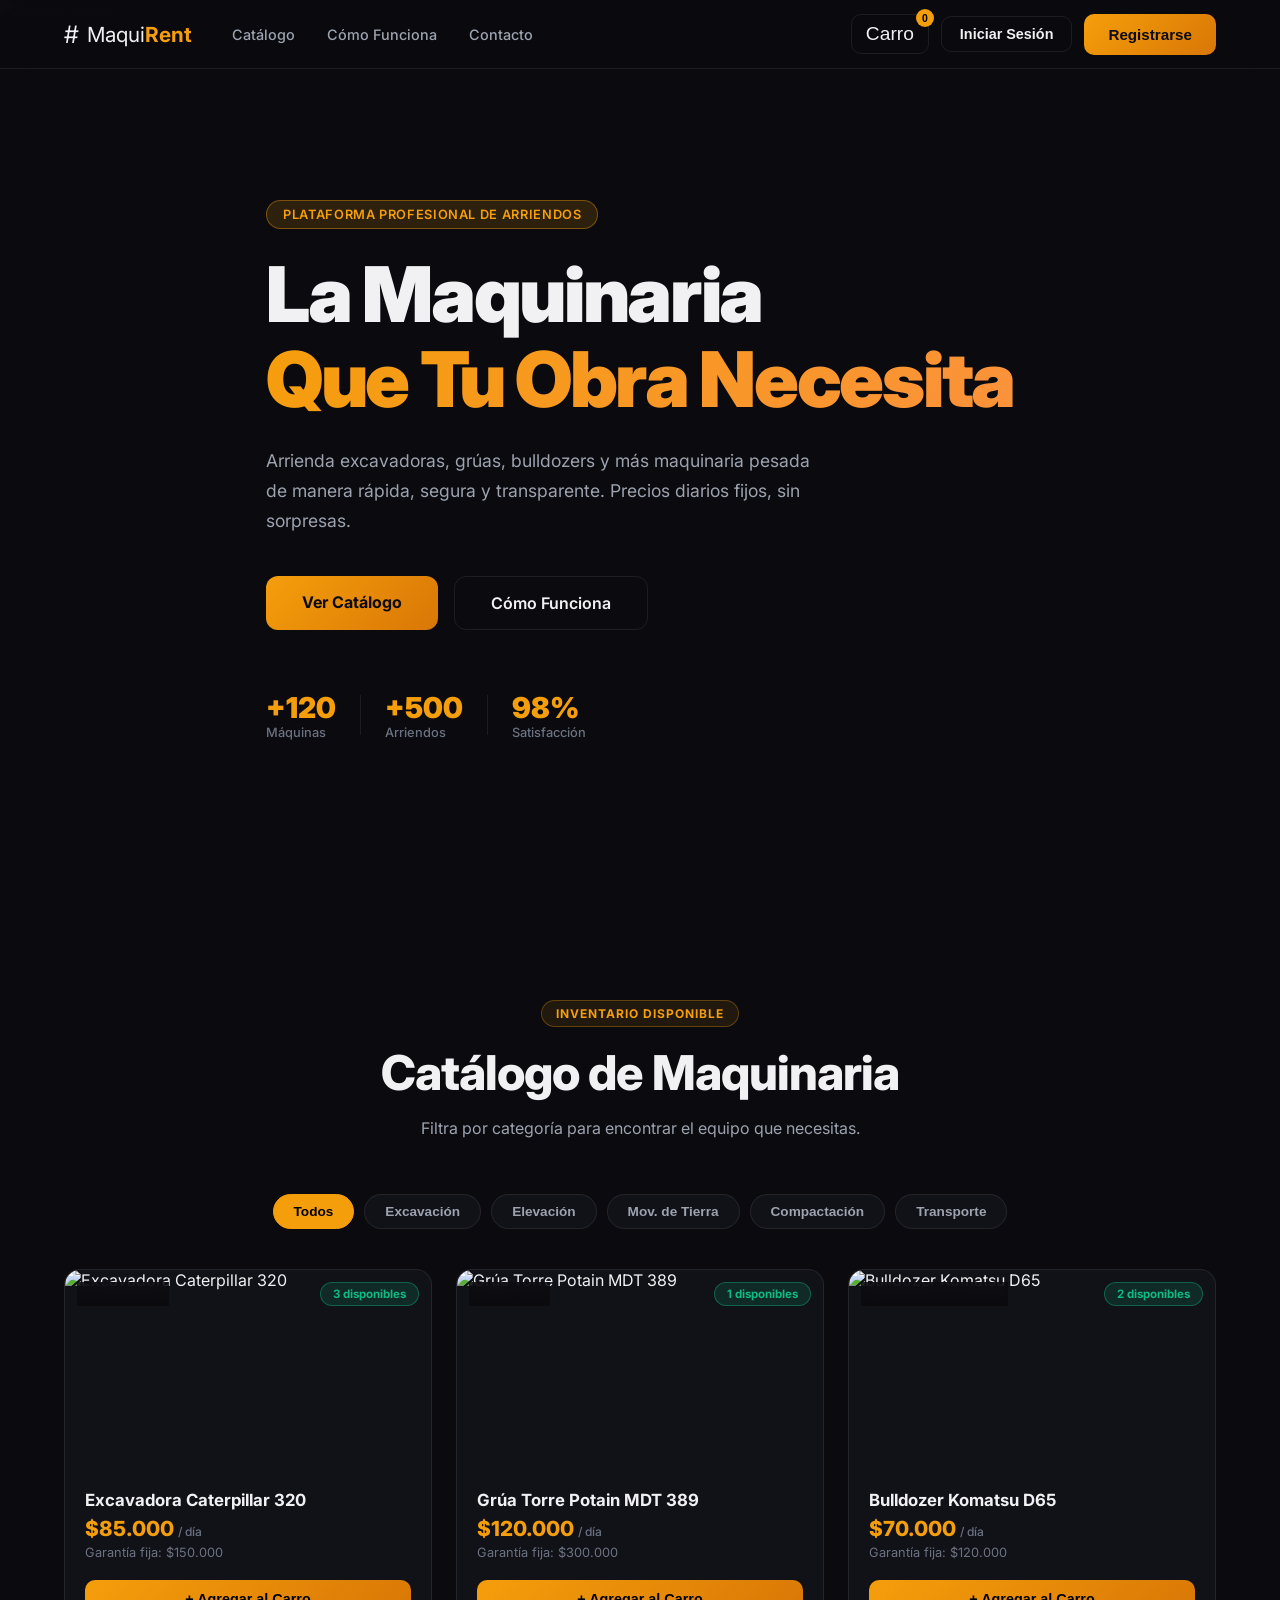
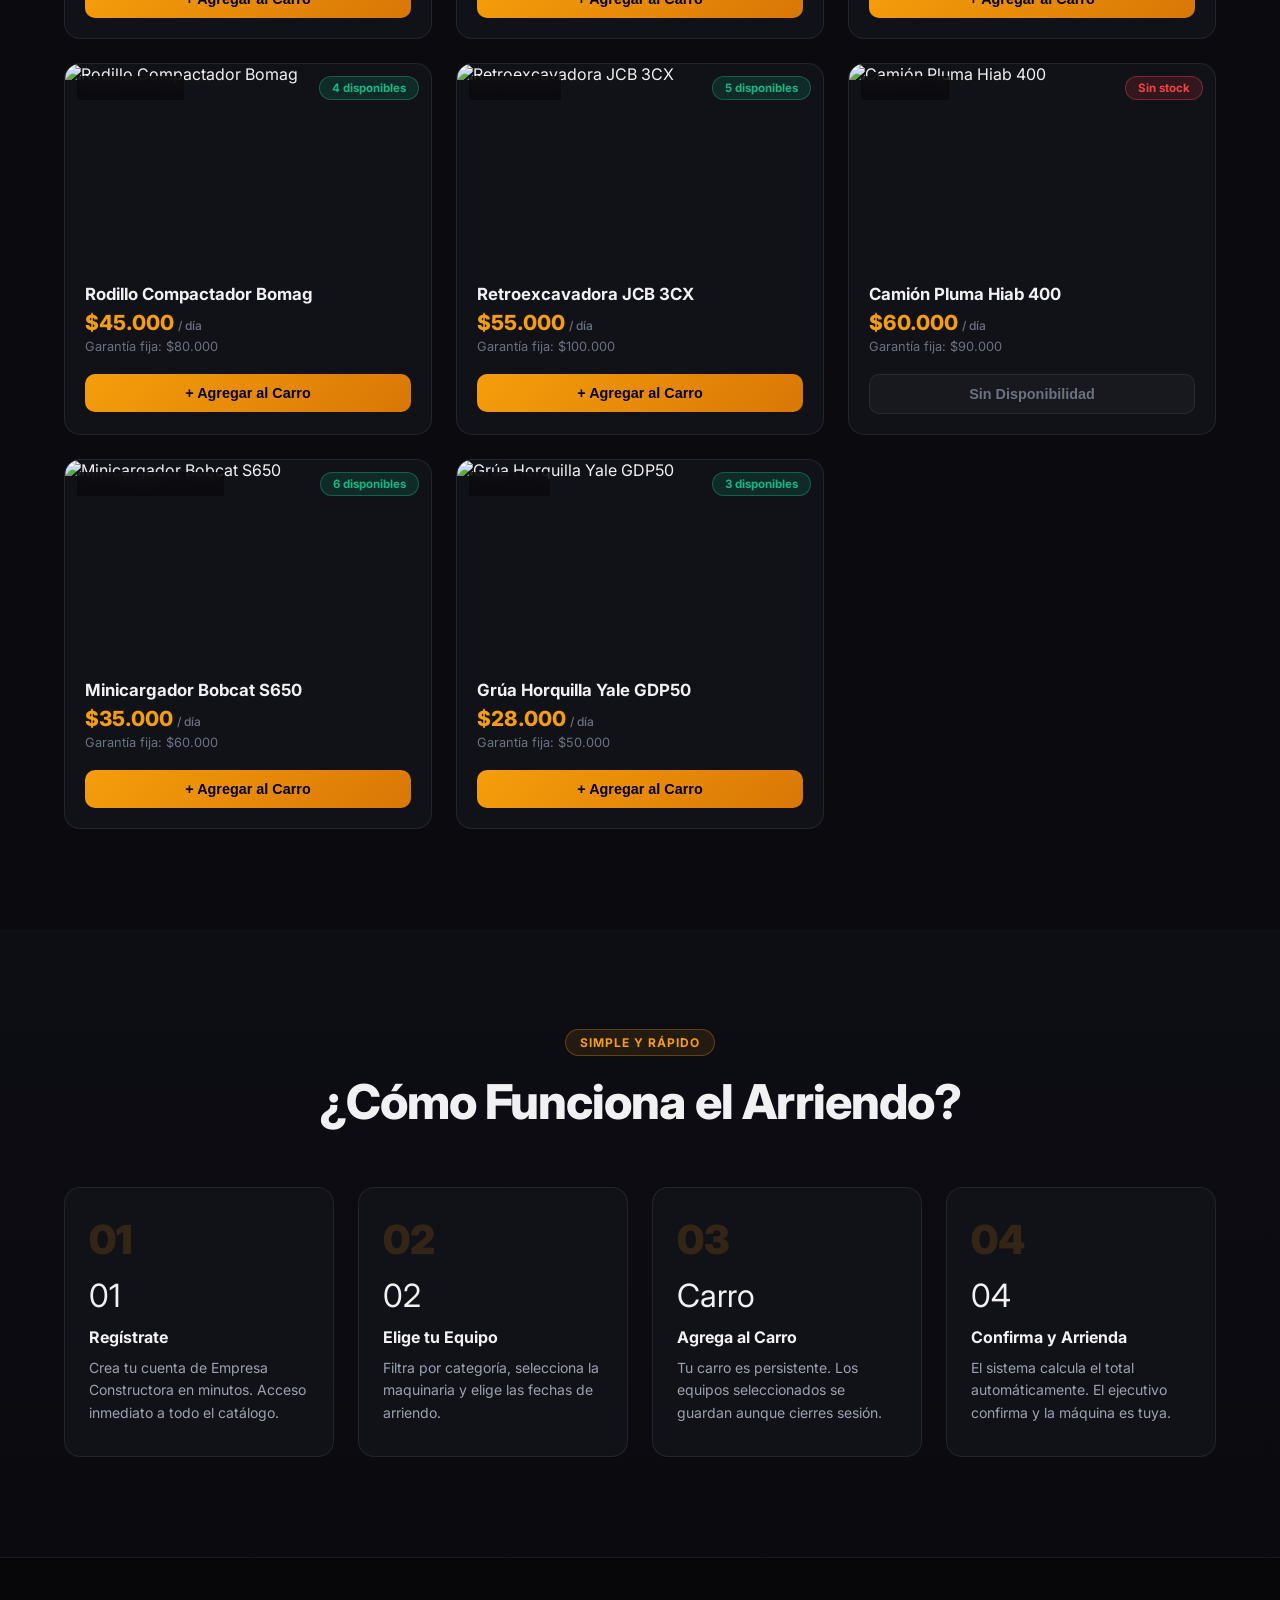
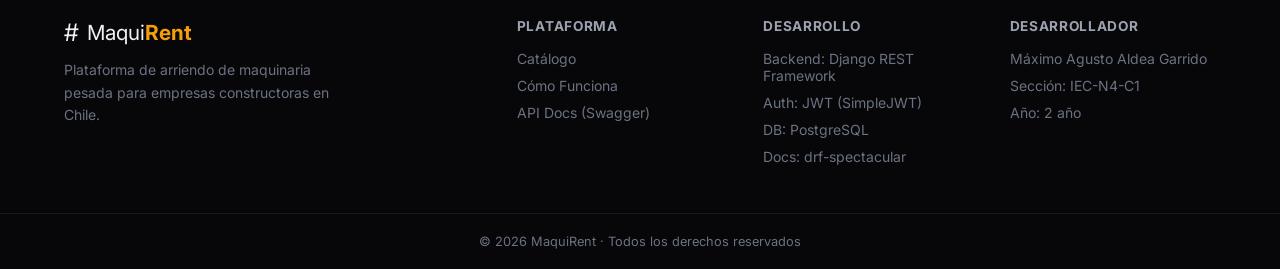
==== frontend/index.html @ dfbdf0bd "Frontend hecho" ====
﻿<!DOCTYPE html>
<html lang="es">
<head>
  <meta charset="UTF-8" />
  <meta name="viewport" content="width=device-width, initial-scale=1.0" />
  <title>MaquiRent | Arriendo de Maquinaria de Construcción</title>
  <meta name="description" content="Plataforma de arriendo de maquinaria pesada para empresas constructoras. Excavadoras, grúas, bulldozers y más." />
  <link rel="preconnect" href="https://fonts.googleapis.com" />
  <link rel="preconnect" href="https://fonts.gstatic.com" crossorigin />
  <link href="https://fonts.googleapis.com/css2?family=Inter:wght@300;400;500;600;700;800;900&display=swap" rel="stylesheet" />
  <link rel="stylesheet" href="style.css" />
</head>
<body>

  <!-- ======== NAVBAR ======== -->
  <nav class="navbar" id="navbar">
    <div class="nav-container">
      <a href="#" class="nav-logo">
        <span class="logo-icon">#</span>
        <span class="logo-text">Maqui<strong>Rent</strong></span>
      </a>
      <ul class="nav-links">
        <li><a href="#catalogo">Catálogo</a></li>
        <li><a href="#como-funciona">Cómo Funciona</a></li>
        <li><a href="#contacto">Contacto</a></li>
      </ul>
      <div class="nav-actions">
        <button class="btn-cart" id="cartBtn">
          <span class="cart-icon">Carro</span>
          <span class="cart-badge" id="cartBadge">0</span>
        </button>
        <button class="btn-login" id="loginBtn">Iniciar Sesión</button>
        <button class="btn-primary" id="registerBtn">Registrarse</button>
      </div>
    </div>
  </nav>

  <!-- ======== HERO ======== -->
  <section class="hero">
    <div class="hero-bg">
      <img src="https://images.unsplash.com/photo-1504307651254-35680f356dfd?w=1600&auto=format&fit=crop&q=80" alt="Construcción" class="hero-img" />
      <div class="hero-overlay"></div>
    </div>
    <div class="hero-content">
      <span class="hero-badge">Plataforma Profesional de Arriendos</span>
      <h1 class="hero-title">La Maquinaria <br/><span class="gradient-text">Que Tu Obra Necesita</span></h1>
      <p class="hero-desc">Arrienda excavadoras, grúas, bulldozers y más maquinaria pesada de manera rápida, segura y transparente. Precios diarios fijos, sin sorpresas.</p>
      <div class="hero-actions">
        <a href="#catalogo" class="btn-primary btn-lg">Ver Catálogo</a>
        <a href="#como-funciona" class="btn-outline btn-lg">Cómo Funciona</a>
      </div>
      <div class="hero-stats">
        <div class="stat"><span class="stat-num">+120</span><span class="stat-label">Máquinas</span></div>
        <div class="stat-divider"></div>
        <div class="stat"><span class="stat-num">+500</span><span class="stat-label">Arriendos</span></div>
        <div class="stat-divider"></div>
        <div class="stat"><span class="stat-num">98%</span><span class="stat-label">Satisfacción</span></div>
      </div>
    </div>
  </section>

  <!-- ======== FILTROS Y CATÁLOGO ======== -->
  <section class="catalog-section" id="catalogo">
    <div class="container">
      <div class="section-header">
        <span class="section-badge">Inventario Disponible</span>
        <h2 class="section-title">Catálogo de Maquinaria</h2>
        <p class="section-desc">Filtra por categoría para encontrar el equipo que necesitas.</p>
      </div>

      <div class="filter-bar">
        <button class="filter-btn active" data-filter="all">Todos</button>
        <button class="filter-btn" data-filter="Excavación">Excavación</button>
        <button class="filter-btn" data-filter="Elevación">Elevación</button>
        <button class="filter-btn" data-filter="Movimiento de Tierra">Mov. de Tierra</button>
        <button class="filter-btn" data-filter="Compactación">Compactación</button>
        <button class="filter-btn" data-filter="Transporte">Transporte</button>
      </div>

      <div class="catalog-grid" id="catalogGrid">
        <!-- Las tarjetas se generan dinámicamente con JavaScript -->
      </div>
    </div>
  </section>

  <!-- ======== CÓMO FUNCIONA ======== -->
  <section class="how-section" id="como-funciona">
    <div class="container">
      <div class="section-header">
        <span class="section-badge">Simple y Rápido</span>
        <h2 class="section-title">¿Cómo Funciona el Arriendo?</h2>
      </div>
      <div class="steps-grid">
        <div class="step-card">
          <div class="step-num">01</div>
          <div class="step-icon">01</div>
          <h3>Regístrate</h3>
          <p>Crea tu cuenta de Empresa Constructora en minutos. Acceso inmediato a todo el catálogo.</p>
        </div>
        <div class="step-card">
          <div class="step-num">02</div>
          <div class="step-icon">02</div>
          <h3>Elige tu Equipo</h3>
          <p>Filtra por categoría, selecciona la maquinaria y elige las fechas de arriendo.</p>
        </div>
        <div class="step-card">
          <div class="step-num">03</div>
          <div class="step-icon">Carro</div>
          <h3>Agrega al Carro</h3>
          <p>Tu carro es persistente. Los equipos seleccionados se guardan aunque cierres sesión.</p>
        </div>
        <div class="step-card">
          <div class="step-num">04</div>
          <div class="step-icon">04</div>
          <h3>Confirma y Arrienda</h3>
          <p>El sistema calcula el total automáticamente. El ejecutivo confirma y la máquina es tuya.</p>
        </div>
      </div>
    </div>
  </section>

  <!-- ======== MODAL LOGIN ======== -->
  <div class="modal-overlay" id="loginModal">
    <div class="modal">
      <button class="modal-close" id="closeLogin">X</button>
      <div class="modal-icon">[ Acceso ]</div>
      <h2 class="modal-title">Iniciar Sesión</h2>
      <p class="modal-desc">Accede a tu cuenta para gestionar arriendos.</p>
      <form id="loginForm" class="modal-form">
        <div class="form-group">
          <label>Usuario</label>
          <input type="text" id="loginUser" placeholder="Ej: empresa_constructora" required />
        </div>
        <div class="form-group">
          <label>Contraseña</label>
          <input type="password" id="loginPass" placeholder="••••••••" required />
        </div>
        <div class="form-error" id="loginError"></div>
        <button type="submit" class="btn-primary btn-full">Ingresar</button>
      </form>
      <p class="modal-footer-text">API Backend: <code>POST /api/token/</code></p>
    </div>
  </div>

  <!-- ======== MODAL CARRO ======== -->
  <div class="modal-overlay" id="cartModal">
    <div class="modal modal-cart">
      <button class="modal-close" id="closeCart">X</button>
      <h2 class="modal-title">Carro Tu Carro de Arriendo</h2>
      <div id="cartItems" class="cart-items-list"></div>
      <div class="cart-total-row">
        <span>Total estimado:</span>
        <strong id="cartTotal">$0</strong>
      </div>
      <button class="btn-primary btn-full" id="checkoutBtn" style="margin-top:16px">Confirmar Arriendo</button>
      <p class="modal-footer-text">El stock se descuenta solo al confirmar el pago.</p>
    </div>
  </div>

  <!-- ======== MODAL AGREGAR AL CARRO ======== -->
  <div class="modal-overlay" id="addCartModal">
    <div class="modal">
      <button class="modal-close" id="closeAddCart">X</button>
      <div class="modal-icon">[ Fechas ]</div>
      <h2 class="modal-title" id="addCartTitle">Arrendar Maquinaria</h2>
      <p class="modal-desc" id="addCartDesc"></p>
      <form id="addCartForm" class="modal-form">
        <div class="form-group">
          <label>Fecha de Inicio</label>
          <input type="date" id="fechaInicio" required />
        </div>
        <div class="form-group">
          <label>Fecha de Fin</label>
          <input type="date" id="fechaFin" required />
        </div>
        <div class="cost-preview" id="costPreview" style="display:none">
          <span>Costo estimado:</span>
          <strong id="costValue"></strong>
        </div>
        <div class="form-error" id="addCartError"></div>
        <button type="submit" class="btn-primary btn-full">Agregar al Carro</button>
      </form>
    </div>
  </div>

  <!-- ======== TOAST ======== -->
  <div class="toast" id="toast"></div>

  <!-- ======== FOOTER ======== -->
  <footer class="footer" id="contacto">
    <div class="container footer-grid">
      <div class="footer-brand">
        <span class="nav-logo"><span class="logo-icon">#</span><span class="logo-text">Maqui<strong>Rent</strong></span></span>
        <p>Plataforma de arriendo de maquinaria pesada para empresas constructoras en Chile.</p>
      </div>
      <div class="footer-col">
        <h4>Plataforma</h4>
        <ul>
          <li><a href="#catalogo">Catálogo</a></li>
          <li><a href="#como-funciona">Cómo Funciona</a></li>
          <li><a href="http://127.0.0.1:8000/api/docs/" target="_blank">API Docs (Swagger)</a></li>
        </ul>
      </div>
      <div class="footer-col">
        <h4>Desarrollo</h4>
        <ul>
          <li>Backend: Django REST Framework</li>
          <li>Auth: JWT (SimpleJWT)</li>
          <li>DB: PostgreSQL</li>
          <li>Docs: drf-spectacular</li>
        </ul>
      </div>
      <div class="footer-col">
        <h4>Desarrollador</h4>
        <ul>
          <li>Máximo Agusto Aldea Garrido</li>
          <li>Sección: IEC-N4-C1</li>
          <li>Año: 2 año</li>
        </ul>
      </div>
    </div>
    <div class="footer-bottom">
      <p>© 2026 MaquiRent · Todos los derechos reservados</p>
    </div>
  </footer>

  <script src="app.js"></script>
</body>
</html>
---- frontend/style.css ----
/* =========================================
   MAQUIRENT - ESTILOS GLOBALES
   Sistema de diseño premium con modo oscuro
   ========================================= */

:root {
  --primary: #f59e0b;
  --primary-dark: #d97706;
  --primary-glow: rgba(245, 158, 11, 0.3);
  --bg-dark: #0a0a0f;
  --bg-card: #111118;
  --bg-card-hover: #18181f;
  --bg-nav: rgba(10, 10, 15, 0.85);
  --border: rgba(255,255,255,0.08);
  --border-hover: rgba(245, 158, 11, 0.4);
  --text-primary: #f1f1f3;
  --text-secondary: #9ca3af;
  --text-muted: #6b7280;
  --success: #10b981;
  --danger: #ef4444;
  --radius: 16px;
  --radius-sm: 10px;
  --shadow: 0 4px 24px rgba(0,0,0,0.5);
  --shadow-glow: 0 0 40px rgba(245, 158, 11, 0.15);
}

*, *::before, *::after { box-sizing: border-box; margin: 0; padding: 0; }

html { scroll-behavior: smooth; }

body {
  font-family: 'Inter', sans-serif;
  background: var(--bg-dark);
  color: var(--text-primary);
  overflow-x: hidden;
}

a { text-decoration: none; color: inherit; }
ul { list-style: none; }
img { display: block; max-width: 100%; }

/* ===== UTILIDADES ===== */
.container { max-width: 1200px; margin: 0 auto; padding: 0 24px; }

.gradient-text {
  background: linear-gradient(135deg, #f59e0b, #fb923c);
  -webkit-background-clip: text;
  -webkit-text-fill-color: transparent;
  background-clip: text;
}

/* ===== BOTONES ===== */
.btn-primary {
  background: linear-gradient(135deg, #f59e0b, #d97706);
  color: #0a0a0f;
  font-weight: 700;
  font-size: 0.95rem;
  border: none;
  border-radius: var(--radius-sm);
  padding: 12px 24px;
  cursor: pointer;
  transition: all 0.2s ease;
  display: inline-block;
}
.btn-primary:hover { transform: translateY(-2px); box-shadow: 0 8px 24px var(--primary-glow); }

.btn-outline {
  background: transparent;
  color: var(--text-primary);
  font-weight: 600;
  font-size: 0.95rem;
  border: 1.5px solid var(--border);
  border-radius: var(--radius-sm);
  padding: 12px 24px;
  cursor: pointer;
  transition: all 0.2s ease;
  display: inline-block;
}
.btn-outline:hover { border-color: var(--primary); color: var(--primary); }

.btn-lg { padding: 16px 36px; font-size: 1rem; border-radius: 12px; }
.btn-full { width: 100%; text-align: center; padding: 14px; }

/* ===== NAVBAR ===== */
.navbar {
  position: fixed;
  top: 0; left: 0; right: 0;
  z-index: 1000;
  backdrop-filter: blur(20px);
  background: var(--bg-nav);
  border-bottom: 1px solid var(--border);
  transition: all 0.3s ease;
}
.navbar.scrolled { box-shadow: 0 4px 30px rgba(0,0,0,0.4); }

.nav-container {
  max-width: 1200px;
  margin: 0 auto;
  padding: 0 24px;
  height: 68px;
  display: flex;
  align-items: center;
  gap: 40px;
}

.nav-logo {
  display: flex;
  align-items: center;
  gap: 8px;
  font-size: 1.3rem;
  white-space: nowrap;
}
.logo-icon { font-size: 1.5rem; }
.logo-text strong { color: var(--primary); }

.nav-links {
  display: flex;
  gap: 32px;
  flex: 1;
}
.nav-links a {
  color: var(--text-secondary);
  font-size: 0.9rem;
  font-weight: 500;
  transition: color 0.2s;
}
.nav-links a:hover { color: var(--primary); }

.nav-actions {
  display: flex;
  align-items: center;
  gap: 12px;
  margin-left: auto;
}

.btn-cart {
  position: relative;
  background: transparent;
  border: 1.5px solid var(--border);
  border-radius: 10px;
  padding: 8px 14px;
  cursor: pointer;
  font-size: 1.2rem;
  color: var(--text-primary);
  transition: all 0.2s;
}
.btn-cart:hover { border-color: var(--primary); }

.cart-badge {
  position: absolute;
  top: -6px; right: -6px;
  background: var(--primary);
  color: #000;
  font-size: 0.65rem;
  font-weight: 800;
  width: 18px; height: 18px;
  border-radius: 50%;
  display: flex;
  align-items: center;
  justify-content: center;
}

.btn-login {
  background: transparent;
  border: 1.5px solid var(--border);
  color: var(--text-primary);
  font-weight: 600;
  font-size: 0.9rem;
  border-radius: var(--radius-sm);
  padding: 9px 18px;
  cursor: pointer;
  transition: all 0.2s;
}
.btn-login:hover { border-color: var(--primary); color: var(--primary); }

/* ===== HERO ===== */
.hero {
  position: relative;
  min-height: 100vh;
  display: flex;
  align-items: center;
  overflow: hidden;
}

.hero-bg {
  position: absolute;
  inset: 0;
}
.hero-img {
  width: 100%;
  height: 100%;
  object-fit: cover;
  object-position: center;
}
.hero-overlay {
  position: absolute;
  inset: 0;
  background: linear-gradient(135deg, rgba(10,10,15,0.92) 0%, rgba(10,10,15,0.7) 60%, rgba(10,10,15,0.5) 100%);
}

.hero-content {
  position: relative;
  z-index: 2;
  max-width: 1200px;
  margin: 0 auto;
  padding: 120px 24px 80px;
}

.hero-badge {
  display: inline-block;
  background: rgba(245,158,11,0.15);
  border: 1px solid rgba(245,158,11,0.4);
  color: var(--primary);
  font-size: 0.8rem;
  font-weight: 600;
  letter-spacing: 0.05em;
  text-transform: uppercase;
  padding: 6px 16px;
  border-radius: 999px;
  margin-bottom: 24px;
}

.hero-title {
  font-size: clamp(2.5rem, 6vw, 5rem);
  font-weight: 900;
  line-height: 1.1;
  letter-spacing: -0.03em;
  margin-bottom: 24px;
}

.hero-desc {
  font-size: 1.1rem;
  color: var(--text-secondary);
  max-width: 550px;
  line-height: 1.7;
  margin-bottom: 40px;
}

.hero-actions { display: flex; gap: 16px; margin-bottom: 60px; flex-wrap: wrap; }

.hero-stats {
  display: flex;
  align-items: center;
  gap: 24px;
}
.stat { display: flex; flex-direction: column; }
.stat-num { font-size: 1.8rem; font-weight: 900; color: var(--primary); }
.stat-label { font-size: 0.8rem; color: var(--text-muted); font-weight: 500; }
.stat-divider { width: 1px; height: 40px; background: var(--border); }

/* ===== SECTIONS ===== */
.catalog-section { padding: 100px 0; }
.how-section { padding: 100px 0; background: linear-gradient(180deg, #0d0d14 0%, #0a0a0f 100%); }

.section-header { text-align: center; margin-bottom: 56px; }
.section-badge {
  display: inline-block;
  background: rgba(245,158,11,0.1);
  border: 1px solid rgba(245,158,11,0.3);
  color: var(--primary);
  font-size: 0.75rem;
  font-weight: 700;
  letter-spacing: 0.08em;
  text-transform: uppercase;
  padding: 5px 14px;
  border-radius: 999px;
  margin-bottom: 16px;
}
.section-title {
  font-size: clamp(1.8rem, 4vw, 3rem);
  font-weight: 800;
  letter-spacing: -0.02em;
  margin-bottom: 16px;
}
.section-desc { color: var(--text-secondary); font-size: 1rem; max-width: 500px; margin: 0 auto; }

/* ===== FILTROS ===== */
.filter-bar {
  display: flex;
  gap: 10px;
  flex-wrap: wrap;
  margin-bottom: 40px;
  justify-content: center;
}
.filter-btn {
  background: var(--bg-card);
  border: 1.5px solid var(--border);
  color: var(--text-secondary);
  font-size: 0.85rem;
  font-weight: 600;
  padding: 9px 20px;
  border-radius: 999px;
  cursor: pointer;
  transition: all 0.2s;
}
.filter-btn:hover, .filter-btn.active {
  background: var(--primary);
  border-color: var(--primary);
  color: #000;
}

/* ===== CATÁLOGO GRID ===== */
.catalog-grid {
  display: grid;
  grid-template-columns: repeat(auto-fill, minmax(300px, 1fr));
  gap: 24px;
}

.machine-card {
  background: var(--bg-card);
  border: 1px solid var(--border);
  border-radius: var(--radius);
  overflow: hidden;
  transition: all 0.3s ease;
  cursor: default;
}
.machine-card:hover {
  transform: translateY(-6px);
  border-color: var(--border-hover);
  box-shadow: var(--shadow-glow);
}

.card-img-wrapper {
  position: relative;
  overflow: hidden;
  height: 200px;
}
.card-img-wrapper img {
  width: 100%;
  height: 100%;
  object-fit: cover;
  transition: transform 0.5s ease;
}
.machine-card:hover .card-img-wrapper img { transform: scale(1.06); }

.card-badge {
  position: absolute;
  top: 12px; left: 12px;
  background: rgba(10,10,15,0.85);
  backdrop-filter: blur(8px);
  border: 1px solid var(--border);
  color: var(--text-secondary);
  font-size: 0.72rem;
  font-weight: 600;
  padding: 4px 12px;
  border-radius: 999px;
}
.card-stock {
  position: absolute;
  top: 12px; right: 12px;
  padding: 4px 12px;
  border-radius: 999px;
  font-size: 0.72rem;
  font-weight: 700;
}
.stock-ok { background: rgba(16,185,129,0.15); border: 1px solid rgba(16,185,129,0.4); color: var(--success); }
.stock-out { background: rgba(239,68,68,0.15); border: 1px solid rgba(239,68,68,0.4); color: var(--danger); }

.card-body { padding: 20px; }
.card-title { font-size: 1.05rem; font-weight: 700; margin-bottom: 6px; }
.card-tarifa { color: var(--primary); font-size: 1.3rem; font-weight: 800; margin-bottom: 4px; }
.card-tarifa span { font-size: 0.75rem; font-weight: 500; color: var(--text-muted); }
.card-garantia { color: var(--text-muted); font-size: 0.8rem; margin-bottom: 20px; }
.card-add-btn {
  width: 100%;
  padding: 11px;
  border-radius: var(--radius-sm);
  font-weight: 700;
  font-size: 0.9rem;
  cursor: pointer;
  transition: all 0.2s;
  border: none;
}
.card-add-btn:not(:disabled) {
  background: linear-gradient(135deg, #f59e0b, #d97706);
  color: #000;
}
.card-add-btn:not(:disabled):hover { transform: translateY(-2px); box-shadow: 0 6px 20px var(--primary-glow); }
.card-add-btn:disabled { background: var(--bg-card-hover); border: 1px solid var(--border); color: var(--text-muted); cursor: not-allowed; }

/* ===== PASOS ===== */
.steps-grid {
  display: grid;
  grid-template-columns: repeat(auto-fill, minmax(230px, 1fr));
  gap: 24px;
}
.step-card {
  background: var(--bg-card);
  border: 1px solid var(--border);
  border-radius: var(--radius);
  padding: 32px 24px;
  transition: all 0.3s;
  position: relative;
  overflow: hidden;
}
.step-card::before {
  content: '';
  position: absolute;
  top: 0; left: 0; right: 0;
  height: 2px;
  background: linear-gradient(90deg, var(--primary), transparent);
  opacity: 0;
  transition: opacity 0.3s;
}
.step-card:hover { border-color: var(--border-hover); transform: translateY(-4px); }
.step-card:hover::before { opacity: 1; }
.step-num { font-size: 2.5rem; font-weight: 900; color: rgba(245,158,11,0.15); line-height: 1; margin-bottom: 16px; }
.step-icon { font-size: 2rem; margin-bottom: 12px; }
.step-card h3 { font-size: 1rem; font-weight: 700; margin-bottom: 10px; }
.step-card p { font-size: 0.875rem; color: var(--text-secondary); line-height: 1.6; }

/* ===== MODALES ===== */
.modal-overlay {
  position: fixed;
  inset: 0;
  background: rgba(0,0,0,0.75);
  backdrop-filter: blur(6px);
  z-index: 2000;
  display: flex;
  align-items: center;
  justify-content: center;
  padding: 24px;
  opacity: 0;
  pointer-events: none;
  transition: opacity 0.25s;
}
.modal-overlay.active { opacity: 1; pointer-events: all; }

.modal {
  background: var(--bg-card);
  border: 1px solid var(--border);
  border-radius: 20px;
  padding: 40px;
  width: 100%;
  max-width: 440px;
  position: relative;
  transform: translateY(20px);
  transition: transform 0.25s;
}
.modal-overlay.active .modal { transform: translateY(0); }

.modal-cart { max-width: 560px; }

.modal-close {
  position: absolute;
  top: 16px; right: 16px;
  background: var(--bg-dark);
  border: 1px solid var(--border);
  color: var(--text-secondary);
  width: 32px; height: 32px;
  border-radius: 50%;
  cursor: pointer;
  font-size: 0.85rem;
  display: flex;
  align-items: center;
  justify-content: center;
  transition: all 0.2s;
}
.modal-close:hover { border-color: var(--danger); color: var(--danger); }

.modal-icon { font-size: 2.5rem; margin-bottom: 12px; }
.modal-title { font-size: 1.4rem; font-weight: 800; margin-bottom: 8px; }
.modal-desc { color: var(--text-secondary); font-size: 0.9rem; margin-bottom: 28px; }
.modal-footer-text { text-align: center; color: var(--text-muted); font-size: 0.78rem; margin-top: 16px; }
.modal-footer-text code { background: rgba(255,255,255,0.06); padding: 2px 6px; border-radius: 4px; }

/* ===== FORMULARIOS ===== */
.modal-form { display: flex; flex-direction: column; gap: 16px; }
.form-group { display: flex; flex-direction: column; gap: 6px; }
.form-group label { font-size: 0.85rem; font-weight: 600; color: var(--text-secondary); }
.form-group input {
  background: rgba(255,255,255,0.04);
  border: 1.5px solid var(--border);
  border-radius: var(--radius-sm);
  color: var(--text-primary);
  font-family: inherit;
  font-size: 0.95rem;
  padding: 12px 16px;
  transition: border-color 0.2s;
  outline: none;
}
.form-group input:focus { border-color: var(--primary); }

.form-error { color: var(--danger); font-size: 0.82rem; min-height: 20px; font-weight: 500; }

.cost-preview {
  background: rgba(245,158,11,0.08);
  border: 1px solid rgba(245,158,11,0.25);
  border-radius: var(--radius-sm);
  padding: 12px 16px;
  display: flex;
  justify-content: space-between;
  align-items: center;
  font-size: 0.9rem;
}
.cost-preview strong { color: var(--primary); font-size: 1.1rem; }

/* ===== CARRO ===== */
.cart-items-list { display: flex; flex-direction: column; gap: 12px; margin-bottom: 20px; max-height: 320px; overflow-y: auto; }
.cart-item {
  background: rgba(255,255,255,0.04);
  border: 1px solid var(--border);
  border-radius: var(--radius-sm);
  padding: 14px 16px;
  display: flex;
  justify-content: space-between;
  align-items: center;
}
.cart-item-info h4 { font-size: 0.9rem; font-weight: 700; margin-bottom: 4px; }
.cart-item-info p { font-size: 0.78rem; color: var(--text-muted); }
.cart-item-price { color: var(--primary); font-weight: 800; font-size: 0.95rem; }
.cart-empty { text-align: center; padding: 40px; color: var(--text-muted); font-size: 0.9rem; }

.cart-total-row {
  display: flex;
  justify-content: space-between;
  align-items: center;
  padding: 16px;
  background: rgba(245,158,11,0.08);
  border: 1px solid rgba(245,158,11,0.2);
  border-radius: var(--radius-sm);
  font-size: 1rem;
  font-weight: 600;
}
.cart-total-row strong { color: var(--primary); font-size: 1.3rem; }

/* ===== TOAST ===== */
.toast {
  position: fixed;
  bottom: 32px;
  right: 32px;
  background: var(--bg-card);
  border: 1px solid var(--border);
  color: var(--text-primary);
  padding: 14px 24px;
  border-radius: 12px;
  font-size: 0.9rem;
  font-weight: 600;
  z-index: 9999;
  box-shadow: var(--shadow);
  transform: translateY(80px);
  opacity: 0;
  transition: all 0.3s cubic-bezier(0.34, 1.56, 0.64, 1);
  max-width: 320px;
}
.toast.show { transform: translateY(0); opacity: 1; }
.toast.success { border-color: rgba(16,185,129,0.4); }
.toast.error { border-color: rgba(239,68,68,0.4); }

/* ===== FOOTER ===== */
.footer {
  background: #070709;
  border-top: 1px solid var(--border);
  padding: 60px 0 0;
}
.footer-grid {
  display: grid;
  grid-template-columns: 2fr 1fr 1fr 1fr;
  gap: 40px;
  margin-bottom: 48px;
}
.footer-brand p { color: var(--text-muted); font-size: 0.875rem; line-height: 1.6; margin-top: 12px; max-width: 280px; }
.footer-col h4 { font-size: 0.85rem; font-weight: 700; letter-spacing: 0.05em; color: var(--text-secondary); text-transform: uppercase; margin-bottom: 16px; }
.footer-col ul { display: flex; flex-direction: column; gap: 10px; }
.footer-col li, .footer-col a { font-size: 0.875rem; color: var(--text-muted); transition: color 0.2s; }
.footer-col a:hover { color: var(--primary); }
.footer-bottom { border-top: 1px solid var(--border); padding: 20px 24px; text-align: center; color: var(--text-muted); font-size: 0.8rem; }

/* ===== RESPONSIVE ===== */
@media (max-width: 768px) {
  .nav-links { display: none; }
  .footer-grid { grid-template-columns: 1fr 1fr; }
  .hero-stats { flex-direction: column; align-items: flex-start; gap: 16px; }
  .stat-divider { display: none; }
}
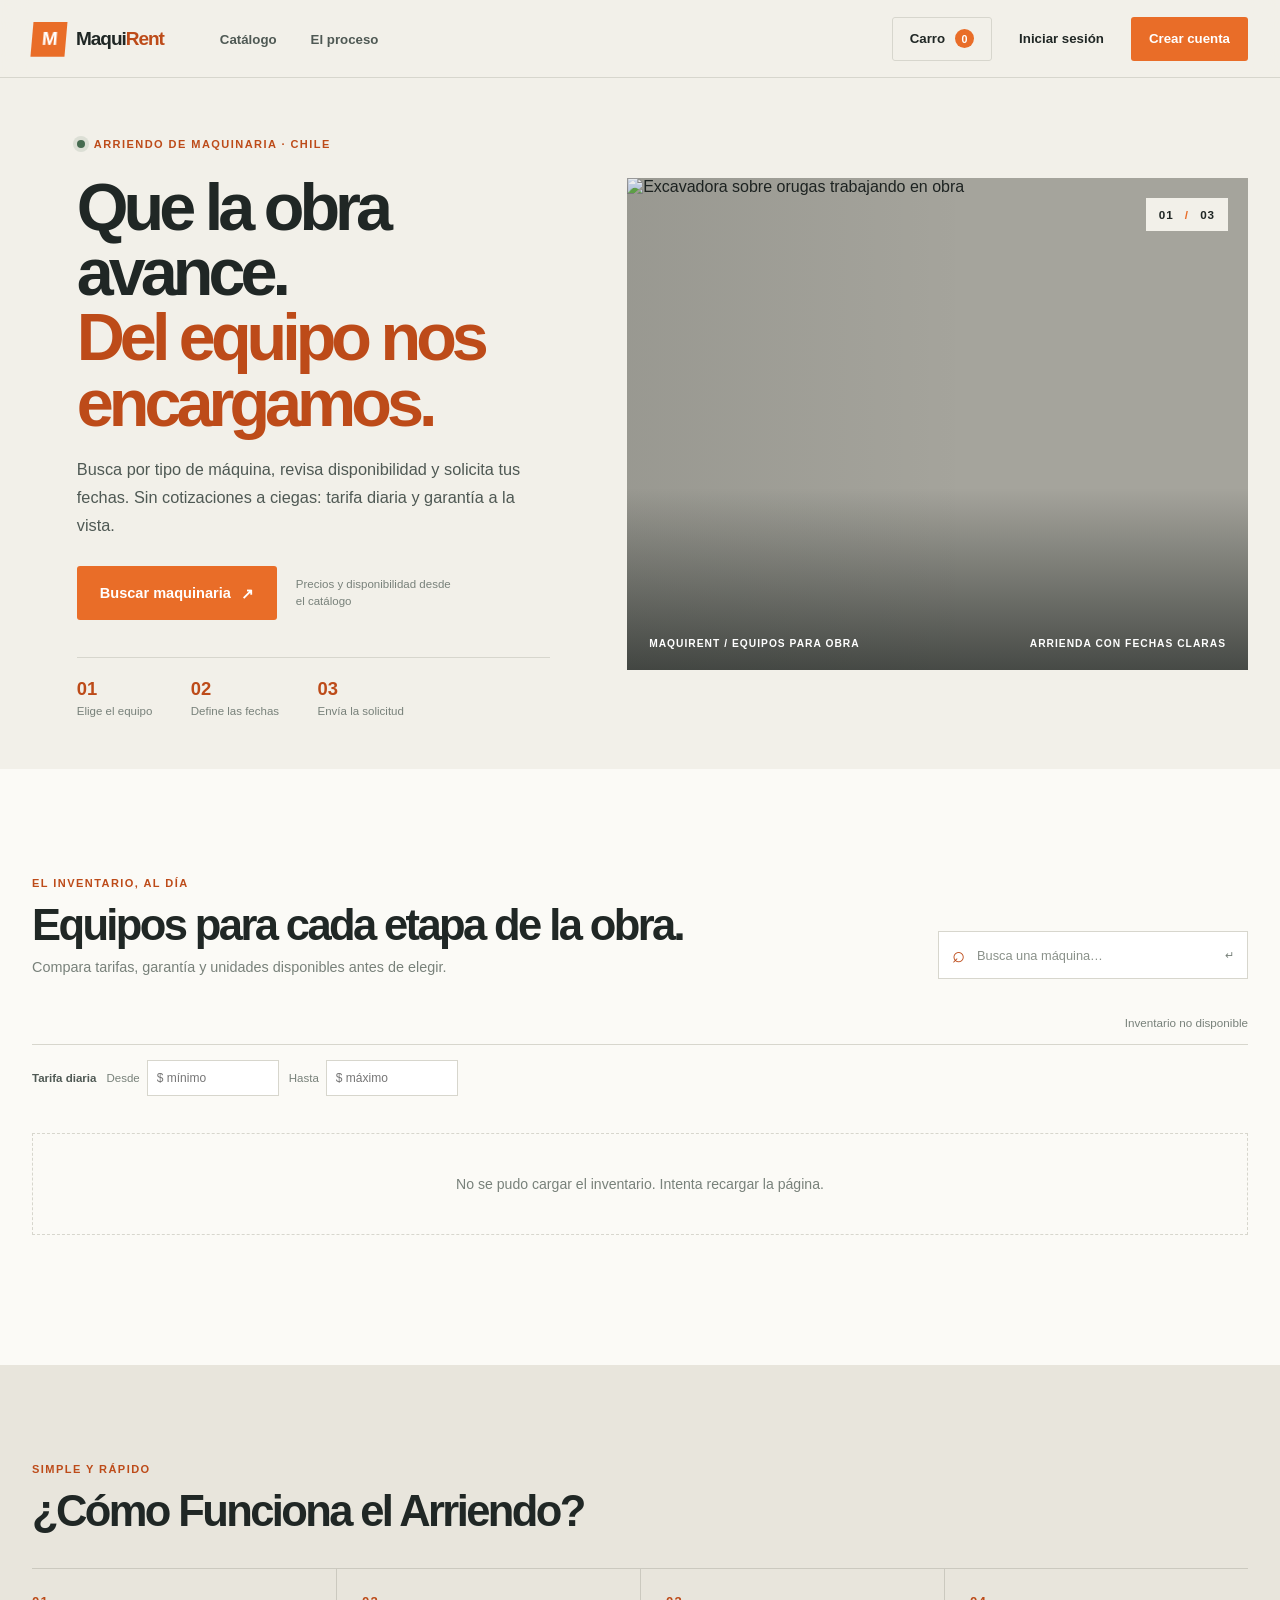
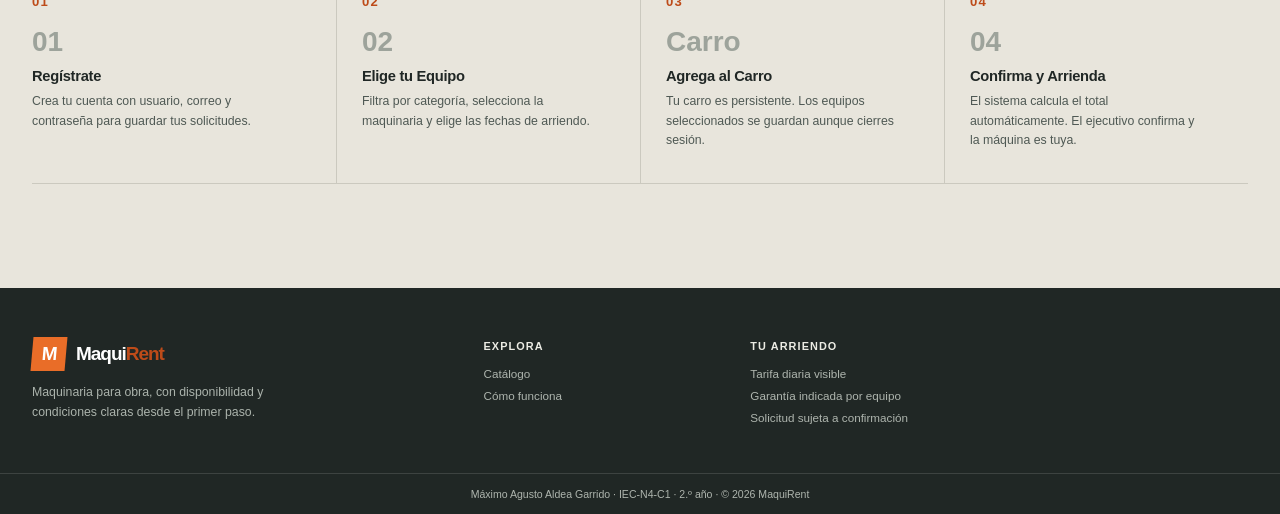
==== commit 46fa047c: "Secure settings and add UUID contract folios" ====
--- a/frontend/index.html
+++ b/frontend/index.html
@@ -5,9 +5,6 @@
   <meta name="viewport" content="width=device-width, initial-scale=1.0" />
   <title>MaquiRent | Arriendo de Maquinaria de Construcción</title>
   <meta name="description" content="Plataforma de arriendo de maquinaria pesada para empresas constructoras. Excavadoras, grúas, bulldozers y más." />
-  <link rel="preconnect" href="https://fonts.googleapis.com" />
-  <link rel="preconnect" href="https://fonts.gstatic.com" crossorigin />
-  <link href="https://fonts.googleapis.com/css2?family=Inter:wght@300;400;500;600;700;800;900&display=swap" rel="stylesheet" />
   <link rel="stylesheet" href="style.css" />
 </head>
 <body>
@@ -16,13 +13,14 @@
   <nav class="navbar" id="navbar">
     <div class="nav-container">
       <a href="#" class="nav-logo">
-        <span class="logo-icon">#</span>
+        <span class="logo-icon" aria-hidden="true">M</span>
         <span class="logo-text">Maqui<strong>Rent</strong></span>
       </a>
-      <ul class="nav-links">
+      <button class="nav-toggle" id="navToggle" type="button" aria-expanded="false" aria-controls="navLinks" aria-label="Abrir menú"><span></span><span></span></button>
+      <ul class="nav-links" id="navLinks">
         <li><a href="#catalogo">Catálogo</a></li>
-        <li><a href="#como-funciona">Cómo Funciona</a></li>
-        <li><a href="#contacto">Contacto</a></li>
+        <li><a href="#como-funciona">El proceso</a></li>
+        <li id="adminNavItem" hidden><a href="#gestion">Gestión</a></li>
       </ul>
       <div class="nav-actions">
         <button class="btn-cart" id="cartBtn">
@@ -30,31 +28,72 @@
           <span class="cart-badge" id="cartBadge">0</span>
         </button>
         <button class="btn-login" id="loginBtn">Iniciar Sesión</button>
-        <button class="btn-primary" id="registerBtn">Registrarse</button>
+        <button class="btn-primary" id="registerBtn" type="button">Crear cuenta</button>
       </div>
     </div>
   </nav>
+
+  <div class="local-mode-note" id="localModeNote" hidden>
+    Estás viendo el archivo local. Para iniciar sesión y guardar el carro, abre el <a href="http://127.0.0.1:8000/">sitio conectado</a>.
+  </div>
 
   <!-- ======== HERO ======== -->
   <section class="hero">
-    <div class="hero-bg">
-      <img src="https://images.unsplash.com/photo-1504307651254-35680f356dfd?w=1600&auto=format&fit=crop&q=80" alt="Construcción" class="hero-img" />
-      <div class="hero-overlay"></div>
-    </div>
     <div class="hero-content">
-      <span class="hero-badge">Plataforma Profesional de Arriendos</span>
-      <h1 class="hero-title">La Maquinaria <br/><span class="gradient-text">Que Tu Obra Necesita</span></h1>
-      <p class="hero-desc">Arrienda excavadoras, grúas, bulldozers y más maquinaria pesada de manera rápida, segura y transparente. Precios diarios fijos, sin sorpresas.</p>
-      <div class="hero-actions">
-        <a href="#catalogo" class="btn-primary btn-lg">Ver Catálogo</a>
-        <a href="#como-funciona" class="btn-outline btn-lg">Cómo Funciona</a>
-      </div>
-      <div class="hero-stats">
-        <div class="stat"><span class="stat-num">+120</span><span class="stat-label">Máquinas</span></div>
-        <div class="stat-divider"></div>
-        <div class="stat"><span class="stat-num">+500</span><span class="stat-label">Arriendos</span></div>
-        <div class="stat-divider"></div>
-        <div class="stat"><span class="stat-num">98%</span><span class="stat-label">Satisfacción</span></div>
+      <div class="hero-copy">
+        <span class="hero-kicker"><span class="status-dot"></span> Arriendo de maquinaria · Chile</span>
+        <h1 class="hero-title">Que la obra avance.<br><em>Del equipo nos encargamos.</em></h1>
+        <p class="hero-desc">Busca por tipo de máquina, revisa disponibilidad y solicita tus fechas. Sin cotizaciones a ciegas: tarifa diaria y garantía a la vista.</p>
+        <div class="hero-actions">
+          <a href="#catalogo" class="btn-primary btn-lg">Buscar maquinaria <span aria-hidden="true">↗</span></a>
+          <span class="hero-assurance">Precios y disponibilidad desde el catálogo</span>
+        </div>
+        <div class="hero-rule"></div>
+        <div class="hero-stats">
+          <div class="stat"><span class="stat-num">01</span><span class="stat-label">Elige el equipo</span></div>
+          <div class="stat"><span class="stat-num">02</span><span class="stat-label">Define las fechas</span></div>
+          <div class="stat"><span class="stat-num">03</span><span class="stat-label">Envía la solicitud</span></div>
+        </div>
+      </div>
+      <figure class="hero-visual">
+        <img src="https://d3fts8l0q3k4tm.cloudfront.net/briggsjcb.com/93904876-f88a-480b-a64e-3fdc17093939.jpeg" alt="Excavadora sobre orugas trabajando en obra" class="hero-img" fetchpriority="high" />
+        <figcaption><span>MAQUIRENT / EQUIPOS PARA OBRA</span><span>Arrienda con fechas claras</span></figcaption>
+        <span class="hero-index" aria-hidden="true">01 <i>/</i> 03</span>
+      </figure>
+    </div>
+  </section>
+
+  <section class="admin-section" id="adminPanel" hidden>
+    <div class="container">
+      <div class="section-header admin-header">
+        <div><span class="section-badge">Panel ejecutivo</span><h2 class="section-title">Operación de arriendos</h2><p class="section-desc">Administra el inventario y actualiza el estado de cada contrato.</p></div>
+        <button class="btn-outline" id="refreshAdmin" type="button">Actualizar datos</button>
+      </div>
+      <div class="admin-stats" id="adminStats" aria-live="polite"></div>
+      <div class="admin-layout">
+        <section class="admin-card admin-orders-section" aria-labelledby="adminOrdersTitle">
+          <div class="admin-card-heading"><div><span class="section-label">Seguimiento</span><h3 id="adminOrdersTitle">Pedidos y contratos</h3></div><span class="admin-count" id="adminOrderCount">0</span></div>
+          <div class="admin-orders" id="adminOrders" aria-live="polite"><p class="catalog-message">Cargando contratos…</p></div>
+        </section>
+        <section class="admin-card admin-inventory-section" aria-labelledby="adminInventoryTitle">
+          <div class="admin-card-heading"><div><span class="section-label">Catálogo</span><h3 id="adminInventoryTitle">Inventario</h3></div></div>
+          <form id="adminMachineForm" class="admin-machine-form">
+            <input id="adminMachineId" type="hidden" />
+            <label>Nombre<input id="adminMachineName" maxlength="100" required /></label>
+            <label>Categoría<input id="adminMachineCategory" maxlength="50" required /></label>
+            <div class="admin-form-row">
+              <label>Tarifa diaria<input id="adminMachineRate" type="number" min="0" step="0.01" required /></label>
+              <label>Garantía<input id="adminMachineGuarantee" type="number" min="0" step="0.01" required /></label>
+            </div>
+            <div class="admin-form-row">
+              <label>Unidades<input id="adminMachineStock" type="number" min="0" step="1" required /></label>
+              <label>Foto (URL)<input id="adminMachineImage" type="url" maxlength="500" /></label>
+            </div>
+            <p class="admin-form-error" id="adminMachineError" role="alert"></p>
+            <div class="admin-form-actions"><button class="btn-primary" id="saveMachineBtn" type="submit">Agregar maquinaria</button><button class="btn-outline" id="cancelMachineEdit" type="button" hidden>Cancelar edición</button></div>
+          </form>
+          <div class="admin-machine-list" id="adminMachineList"></div>
+        </section>
       </div>
     </div>
   </section>
@@ -63,22 +102,24 @@
   <section class="catalog-section" id="catalogo">
     <div class="container">
       <div class="section-header">
-        <span class="section-badge">Inventario Disponible</span>
-        <h2 class="section-title">Catálogo de Maquinaria</h2>
-        <p class="section-desc">Filtra por categoría para encontrar el equipo que necesitas.</p>
-      </div>
-
-      <div class="filter-bar">
-        <button class="filter-btn active" data-filter="all">Todos</button>
-        <button class="filter-btn" data-filter="Excavación">Excavación</button>
-        <button class="filter-btn" data-filter="Elevación">Elevación</button>
-        <button class="filter-btn" data-filter="Movimiento de Tierra">Mov. de Tierra</button>
-        <button class="filter-btn" data-filter="Compactación">Compactación</button>
-        <button class="filter-btn" data-filter="Transporte">Transporte</button>
+        <div><span class="section-badge">El inventario, al día</span>
+        <h2 class="section-title">Equipos para cada etapa de la obra.</h2>
+        <p class="section-desc">Compara tarifas, garantía y unidades disponibles antes de elegir.</p></div>
+        <label class="catalog-search"><span aria-hidden="true">⌕</span><input id="catalogSearch" type="search" placeholder="Busca una máquina…" aria-label="Buscar maquinaria" /><kbd>↵</kbd></label>
+      </div>
+
+      <div class="catalog-toolbar">
+        <div class="filter-bar" id="filterBar" aria-label="Filtrar por categoría"></div>
+        <span class="catalog-count" id="catalogCount" aria-live="polite"></span>
+      </div>
+      <div class="catalog-price-range" aria-label="Filtrar por tarifa diaria">
+        <span>Tarifa diaria</span>
+        <label for="priceMin">Desde <input id="priceMin" type="number" min="0" inputmode="numeric" placeholder="$ mínimo" /></label>
+        <label for="priceMax">Hasta <input id="priceMax" type="number" min="0" inputmode="numeric" placeholder="$ máximo" /></label>
       </div>
 
       <div class="catalog-grid" id="catalogGrid">
-        <!-- Las tarjetas se generan dinámicamente con JavaScript -->
+        <p class="catalog-message">Conectando con el inventario…</p>
       </div>
     </div>
   </section>
@@ -95,7 +136,7 @@
           <div class="step-num">01</div>
           <div class="step-icon">01</div>
           <h3>Regístrate</h3>
-          <p>Crea tu cuenta de Empresa Constructora en minutos. Acceso inmediato a todo el catálogo.</p>
+          <p>Crea tu cuenta con usuario, correo y contraseña para guardar tus solicitudes.</p>
         </div>
         <div class="step-card">
           <div class="step-num">02</div>
@@ -121,56 +162,74 @@
 
   <!-- ======== MODAL LOGIN ======== -->
   <div class="modal-overlay" id="loginModal">
-    <div class="modal">
-      <button class="modal-close" id="closeLogin">X</button>
-      <div class="modal-icon">[ Acceso ]</div>
-      <h2 class="modal-title">Iniciar Sesión</h2>
-      <p class="modal-desc">Accede a tu cuenta para gestionar arriendos.</p>
+    <div class="modal" role="dialog" aria-modal="true" aria-labelledby="loginTitle">
+      <button class="modal-close" id="closeLogin" type="button" aria-label="Cerrar">×</button>
+      <div class="auth-mark"><span class="logo-icon">M</span><span>MAQUIRENT / CLIENTES</span></div>
+      <h2 class="modal-title" id="loginTitle">Qué bueno verte.</h2>
+      <p class="modal-desc">Entra para continuar con tu carro y tus solicitudes.</p>
       <form id="loginForm" class="modal-form">
         <div class="form-group">
-          <label>Usuario</label>
-          <input type="text" id="loginUser" placeholder="Ej: empresa_constructora" required />
-        </div>
-        <div class="form-group">
-          <label>Contraseña</label>
-          <input type="password" id="loginPass" placeholder="••••••••" required />
-        </div>
-        <div class="form-error" id="loginError"></div>
+          <label for="loginUser">Usuario</label>
+          <input type="text" id="loginUser" autocomplete="username" placeholder="Tu usuario" required />
+        </div>
+        <div class="form-group">
+          <label for="loginPass">Contraseña</label>
+          <input type="password" id="loginPass" autocomplete="current-password" placeholder="Tu contraseña" required />
+        </div>
+        <div class="form-error" id="loginError" role="alert"></div>
         <button type="submit" class="btn-primary btn-full">Ingresar</button>
       </form>
-      <p class="modal-footer-text">API Backend: <code>POST /api/token/</code></p>
+      <p class="auth-switch">¿Aún no tienes cuenta? <button class="text-button" type="button" id="loginGoRegister">Crear una</button></p>
     </div>
   </div>
 
   <!-- ======== MODAL CARRO ======== -->
   <div class="modal-overlay" id="cartModal">
-    <div class="modal modal-cart">
-      <button class="modal-close" id="closeCart">X</button>
-      <h2 class="modal-title">Carro Tu Carro de Arriendo</h2>
+    <div class="modal modal-cart" role="dialog" aria-modal="true" aria-labelledby="cartTitle">
+      <button class="modal-close" id="closeCart" type="button" aria-label="Cerrar">×</button>
+      <div class="cart-heading"><div><span class="section-label">TU SELECCIÓN</span><h2 class="modal-title" id="cartTitle">Carro de arriendo</h2></div><span class="cart-heading-badge" id="cartModalCount">0 equipos</span></div>
       <div id="cartItems" class="cart-items-list"></div>
       <div class="cart-total-row">
         <span>Total estimado:</span>
         <strong id="cartTotal">$0</strong>
       </div>
-      <button class="btn-primary btn-full" id="checkoutBtn" style="margin-top:16px">Confirmar Arriendo</button>
-      <p class="modal-footer-text">El stock se descuenta solo al confirmar el pago.</p>
+      <button class="btn-primary btn-full" id="checkoutBtn" style="margin-top:16px">Enviar solicitud <span aria-hidden="true">→</span></button>
+      <p class="modal-footer-text">El inventario se actualiza cuando el ejecutivo confirma el pago.</p>
+    </div>
+  </div>
+
+  <!-- Alta directa para clientes; el backend nunca acepta un rol privilegiado desde este formulario. -->
+  <div class="modal-overlay" id="registerModal">
+    <div class="modal" role="dialog" aria-modal="true" aria-labelledby="registerTitle">
+      <button class="modal-close" id="closeRegister" type="button" aria-label="Cerrar">×</button>
+      <div class="auth-mark"><span class="logo-icon">M</span><span>MAQUIRENT / CLIENTES</span></div>
+      <h2 class="modal-title" id="registerTitle">Empecemos por lo simple.</h2>
+      <p class="modal-desc">Crea tu acceso para guardar el carro y seguir tus solicitudes.</p>
+      <form id="registerForm" class="modal-form">
+        <div class="form-group"><label for="registerUser">Usuario</label><input id="registerUser" autocomplete="username" placeholder="Ej. constructora_sur" required minlength="3" /><small>Lo usarás para iniciar sesión.</small></div>
+        <div class="form-group"><label for="registerEmail">Correo electrónico</label><input id="registerEmail" type="email" autocomplete="email" placeholder="nombre@empresa.cl" required /></div>
+        <div class="form-group"><label for="registerPassword">Contraseña</label><div class="password-field"><input id="registerPassword" type="password" autocomplete="new-password" placeholder="Al menos 8 caracteres" required minlength="8" /><button type="button" id="togglePassword" aria-pressed="false">Mostrar</button></div><small>Usa una clave que no sea común ni igual a tu usuario.</small></div>
+        <div class="form-error" id="registerError" role="alert"></div>
+        <button type="submit" class="btn-primary btn-full">Crear cuenta</button>
+      </form>
+      <p class="auth-switch">¿Ya tienes cuenta? <button class="text-button" type="button" id="goLogin">Inicia sesión</button></p>
     </div>
   </div>
 
   <!-- ======== MODAL AGREGAR AL CARRO ======== -->
   <div class="modal-overlay" id="addCartModal">
-    <div class="modal">
-      <button class="modal-close" id="closeAddCart">X</button>
-      <div class="modal-icon">[ Fechas ]</div>
+    <div class="modal" role="dialog" aria-modal="true" aria-labelledby="addCartTitle">
+      <button class="modal-close" id="closeAddCart" type="button" aria-label="Cerrar">×</button>
+      <div class="auth-mark"><span class="section-label">SOLICITUD DE ARRIENDO</span></div>
       <h2 class="modal-title" id="addCartTitle">Arrendar Maquinaria</h2>
       <p class="modal-desc" id="addCartDesc"></p>
       <form id="addCartForm" class="modal-form">
         <div class="form-group">
-          <label>Fecha de Inicio</label>
+          <label for="fechaInicio">Fecha de inicio</label>
           <input type="date" id="fechaInicio" required />
         </div>
         <div class="form-group">
-          <label>Fecha de Fin</label>
+          <label for="fechaFin">Fecha de fin</label>
           <input type="date" id="fechaFin" required />
         </div>
         <div class="cost-preview" id="costPreview" style="display:none">
@@ -184,43 +243,33 @@
   </div>
 
   <!-- ======== TOAST ======== -->
-  <div class="toast" id="toast"></div>
+  <div class="toast" id="toast" role="status" aria-live="polite"></div>
 
   <!-- ======== FOOTER ======== -->
-  <footer class="footer" id="contacto">
+  <footer class="footer">
     <div class="container footer-grid">
       <div class="footer-brand">
-        <span class="nav-logo"><span class="logo-icon">#</span><span class="logo-text">Maqui<strong>Rent</strong></span></span>
-        <p>Plataforma de arriendo de maquinaria pesada para empresas constructoras en Chile.</p>
+        <span class="nav-logo"><span class="logo-icon">M</span><span class="logo-text">Maqui<strong>Rent</strong></span></span>
+        <p>Maquinaria para obra, con disponibilidad y condiciones claras desde el primer paso.</p>
       </div>
       <div class="footer-col">
-        <h4>Plataforma</h4>
+        <h4>Explora</h4>
         <ul>
           <li><a href="#catalogo">Catálogo</a></li>
-          <li><a href="#como-funciona">Cómo Funciona</a></li>
-          <li><a href="http://127.0.0.1:8000/api/docs/" target="_blank">API Docs (Swagger)</a></li>
+          <li><a href="#como-funciona">Cómo funciona</a></li>
         </ul>
       </div>
       <div class="footer-col">
-        <h4>Desarrollo</h4>
+        <h4>Tu arriendo</h4>
         <ul>
-          <li>Backend: Django REST Framework</li>
-          <li>Auth: JWT (SimpleJWT)</li>
-          <li>DB: PostgreSQL</li>
-          <li>Docs: drf-spectacular</li>
+          <li>Tarifa diaria visible</li>
+          <li>Garantía indicada por equipo</li>
+          <li>Solicitud sujeta a confirmación</li>
         </ul>
       </div>
-      <div class="footer-col">
-        <h4>Desarrollador</h4>
-        <ul>
-          <li>Máximo Agusto Aldea Garrido</li>
-          <li>Sección: IEC-N4-C1</li>
-          <li>Año: 2 año</li>
-        </ul>
-      </div>
     </div>
     <div class="footer-bottom">
-      <p>© 2026 MaquiRent · Todos los derechos reservados</p>
+      <p>Máximo Agusto Aldea Garrido · IEC-N4-C1 · 2.º año · © 2026 MaquiRent</p>
     </div>
   </footer>
 
--- a/frontend/style.css
+++ b/frontend/style.css
@@ -1,575 +1,311 @@
-/* =========================================
-   MAQUIRENT - ESTILOS GLOBALES
-   Sistema de diseño premium con modo oscuro
-   ========================================= */
-
+/* MaquiRent: identidad de taller y obra, sin depender de fuentes remotas. */
 :root {
-  --primary: #f59e0b;
-  --primary-dark: #d97706;
-  --primary-glow: rgba(245, 158, 11, 0.3);
-  --bg-dark: #0a0a0f;
-  --bg-card: #111118;
-  --bg-card-hover: #18181f;
-  --bg-nav: rgba(10, 10, 15, 0.85);
-  --border: rgba(255,255,255,0.08);
-  --border-hover: rgba(245, 158, 11, 0.4);
-  --text-primary: #f1f1f3;
-  --text-secondary: #9ca3af;
-  --text-muted: #6b7280;
-  --success: #10b981;
-  --danger: #ef4444;
-  --radius: 16px;
-  --radius-sm: 10px;
-  --shadow: 0 4px 24px rgba(0,0,0,0.5);
-  --shadow-glow: 0 0 40px rgba(245, 158, 11, 0.15);
+  color-scheme: light;
+  --paper: #f2f0e9;
+  --paper-deep: #e8e5dc;
+  --ink: #202725;
+  --ink-soft: #4f5954;
+  --muted: #78817a;
+  --line: #d7d6cd;
+  --panel: #fbfaf6;
+  --orange: #e96d28;
+  --orange-dark: #bd4b19;
+  --green: #466b50;
+  --red: #a94737;
+  --shadow: 0 22px 60px rgba(32,39,37,.11);
+  --sans: "Aptos", "Segoe UI", Arial, sans-serif;
+  --display: "Arial Narrow", "Aptos Display", "Segoe UI", sans-serif;
 }
-
-*, *::before, *::after { box-sizing: border-box; margin: 0; padding: 0; }
-
-html { scroll-behavior: smooth; }
-
-body {
-  font-family: 'Inter', sans-serif;
-  background: var(--bg-dark);
-  color: var(--text-primary);
-  overflow-x: hidden;
+*, *::before, *::after { box-sizing: border-box; }
+[hidden] { display: none !important; }
+html { scroll-behavior: smooth; scroll-padding-top: 90px; }
+body { margin: 0; background: var(--paper); color: var(--ink); font-family: var(--sans); -webkit-font-smoothing: antialiased; }
+body.modal-open { overflow: hidden; }
+button, input { font: inherit; }
+button, a { -webkit-tap-highlight-color: transparent; }
+button { color: inherit; }
+a { color: inherit; text-decoration: none; }
+img { display: block; max-width: 100%; }
+ul { list-style: none; margin: 0; padding: 0; }
+.container { width: min(1260px, calc(100% - 64px)); margin-inline: auto; }
+.sr-only { position: absolute; width: 1px; height: 1px; padding: 0; margin: -1px; overflow: hidden; clip: rect(0,0,0,0); white-space: nowrap; border: 0; }
+:focus-visible { outline: 3px solid var(--orange); outline-offset: 3px; }
+
+/* Navegación compacta como placa de identificación. */
+.navbar { height: 78px; position: sticky; z-index: 20; top: 0; background: rgba(242,240,233,.96); border-bottom: 1px solid var(--line); backdrop-filter: blur(14px); }
+.nav-container { width: min(1390px, calc(100% - 64px)); height: 100%; margin: auto; display: flex; align-items: center; gap: 56px; }
+.nav-logo { display: inline-flex; align-items: center; gap: 10px; white-space: nowrap; font-size: 1.19rem; font-weight: 800; letter-spacing: -.055em; }
+.logo-icon { display: grid; width: 34px; height: 34px; place-items: center; background: var(--orange); color: white; font-family: var(--display); font-weight: 900; font-size: 1.18rem; letter-spacing: -.08em; transform: skew(-5deg); }
+.logo-text strong { color: var(--orange-dark); }
+.nav-links { display: flex; align-items: center; gap: 34px; flex: 1; }
+.nav-links a { color: var(--ink-soft); font-size: .83rem; font-weight: 650; transition: color .18s ease; }
+.nav-links a:hover { color: var(--orange-dark); }
+.nav-actions { display: flex; align-items: center; gap: 9px; margin-left: auto; }
+.btn-cart, .btn-login, .btn-primary, .btn-outline { min-height: 44px; display: inline-flex; align-items: center; justify-content: center; gap: 10px; padding: 0 17px; border: 1px solid transparent; border-radius: 3px; cursor: pointer; font-size: .83rem; font-weight: 750; transition: background .18s, color .18s, border-color .18s, transform .18s; }
+.btn-cart { position: relative; background: transparent; border-color: var(--line); }
+.btn-cart:hover, .btn-login:hover { border-color: var(--ink); }
+.cart-badge { min-width: 19px; height: 19px; display: inline-grid; place-items: center; border-radius: 50%; background: var(--orange); color: white; font-size: .67rem; font-weight: 800; }
+.btn-login { background: transparent; border-color: transparent; }
+.btn-primary { background: var(--orange); color: #fff; }
+.btn-primary:hover { background: var(--orange-dark); transform: translateY(-1px); }
+.btn-primary:disabled { border-color: #aaa99f; color: #f6f5ef; background: #96968f; cursor: wait; transform: none; }
+.btn-outline { background: transparent; border-color: rgba(32,39,37,.42); color: var(--ink); }
+.btn-outline:hover { background: var(--ink); color: var(--paper); }
+.btn-lg { min-height: 54px; padding-inline: 22px; font-size: .91rem; }
+.btn-full { width: 100%; }
+.nav-toggle { display: none; }
+.local-mode-note { padding: 10px 24px; color: #783b19; background: #f8e2d3; text-align: center; font-size: .82rem; }
+.local-mode-note a { font-weight: 800; text-decoration: underline; text-underline-offset: 3px; }
+
+/* Portada editorial: texto de servicio y una foto grande de obra. */
+.hero { min-height: 640px; overflow: hidden; background: var(--paper); }
+.hero-content { width: min(1390px, calc(100% - 64px)); min-height: 640px; margin: auto; display: grid; grid-template-columns: .91fr 1.09fr; align-items: center; gap: clamp(38px, 6vw, 94px); padding-block: 52px; }
+.hero-copy { padding: 4px 0 0 clamp(0px, 3.5vw, 48px); }
+.hero-kicker, .section-badge, .section-label { display: inline-flex; align-items: center; gap: 9px; color: var(--orange-dark); font-size: .69rem; font-weight: 850; letter-spacing: .13em; text-transform: uppercase; }
+.status-dot { width: 8px; height: 8px; border-radius: 50%; background: var(--green); box-shadow: 0 0 0 4px rgba(70,107,80,.13); }
+.hero-title { margin: 23px 0 19px; max-width: 650px; font-family: var(--display); font-size: clamp(3rem, 5.2vw, 5.55rem); font-stretch: condensed; font-weight: 850; letter-spacing: -.075em; line-height: .98; }
+.hero-title em { color: var(--orange-dark); font-style: normal; }
+.hero-desc { max-width: 510px; color: var(--ink-soft); font-size: 1.02rem; line-height: 1.72; }
+.hero-actions { display: flex; align-items: center; flex-wrap: wrap; gap: 19px; margin-top: 27px; }
+.hero-assurance { max-width: 160px; color: var(--muted); font-size: .72rem; line-height: 1.45; }
+.hero-rule { height: 1px; max-width: 500px; margin: 37px 0 20px; background: var(--line); }
+.hero-stats { display: flex; gap: clamp(20px, 3vw, 48px); }
+.stat { display: grid; gap: 5px; }
+.stat-num { color: var(--orange-dark); font-family: var(--display); font-size: 1.15rem; font-weight: 850; }
+.stat-label { color: var(--muted); font-size: .72rem; }
+.hero-visual { position: relative; min-height: 492px; margin: 0; background: #a5a49c; }
+.hero-img { position: absolute; inset: 0; width: 100%; height: 100%; object-fit: cover; object-position: 53% center; filter: saturate(.79) contrast(1.04); }
+.hero-visual::after { position: absolute; inset: 0; content: ""; background: linear-gradient(0deg, rgba(13,19,17,.62), transparent 37%), linear-gradient(90deg, rgba(13,19,17,.08), transparent 55%); pointer-events: none; }
+.hero-visual figcaption { position: absolute; z-index: 1; right: 22px; bottom: 21px; left: 22px; display: flex; justify-content: space-between; gap: 15px; color: white; font-size: .64rem; font-weight: 750; letter-spacing: .1em; text-transform: uppercase; }
+.hero-index { position: absolute; z-index: 1; top: 20px; right: 20px; padding: 10px 13px; background: var(--paper); font-size: .73rem; font-weight: 850; letter-spacing: .08em; }
+.hero-index i { margin: 0 7px; color: var(--orange); font-style: normal; }
+
+/* Catálogo dinámico: filtros se construyen desde las categorías reales. */
+.admin-section { padding: 72px 0 82px; background: #e8e5dc; border-bottom: 1px solid var(--line); scroll-margin-top: 90px; }
+.admin-header { align-items: center; margin-bottom: 24px; }
+.admin-header .section-title { margin-bottom: 7px; }
+.admin-stats { display: grid; grid-template-columns: repeat(3, 1fr); gap: 12px; margin-bottom: 20px; }
+.admin-stat { padding: 15px 18px; border: 1px solid var(--line); background: var(--panel); }
+.admin-stat strong { display: block; font-family: var(--display); font-size: 1.55rem; letter-spacing: -.04em; }
+.admin-stat span { color: var(--muted); font-size: .69rem; font-weight: 750; text-transform: uppercase; letter-spacing: .06em; }
+.admin-layout { display: grid; grid-template-columns: minmax(0, 1.15fr) minmax(340px, .85fr); align-items: start; gap: 18px; }
+.admin-card { min-width: 0; padding: 22px; border: 1px solid var(--line); background: var(--panel); }
+.admin-card-heading { display: flex; align-items: center; justify-content: space-between; gap: 14px; margin-bottom: 18px; }
+.admin-card-heading h3 { margin: 7px 0 0; font-family: var(--display); font-size: 1.35rem; letter-spacing: -.04em; }
+.admin-count { display: grid; width: 32px; height: 32px; place-items: center; background: var(--ink); color: white; font-size: .75rem; font-weight: 800; }
+.admin-orders, .admin-machine-list { display: grid; gap: 10px; }
+.admin-order { padding: 15px; border: 1px solid var(--line); background: white; }
+.admin-order-top { display: flex; align-items: start; justify-content: space-between; gap: 14px; }
+.admin-order h4, .admin-machine-row h4 { margin: 0; font-size: .85rem; }
+.admin-order-meta, .admin-order-detail { margin: 5px 0 0; color: var(--muted); font-size: .7rem; line-height: 1.5; }
+.admin-order-detail { padding-top: 9px; }
+.admin-order-total { margin-top: 10px; color: var(--ink); font-size: .81rem; font-weight: 850; }
+.admin-order-status { flex: 0 0 auto; padding: 6px 8px; color: var(--ink-soft); background: var(--paper-deep); font-size: .61rem; font-weight: 850; letter-spacing: .06em; }
+.status-pagado, .status-entregado { color: #28533c; background: #e4eee5; }
+.status-cancelado { color: #8c3e31; background: #f4e6e0; }
+.admin-order-actions, .admin-form-actions, .admin-machine-actions { display: flex; flex-wrap: wrap; gap: 7px; margin-top: 12px; }
+.admin-action-btn, .admin-machine-actions button { min-height: 33px; padding: 0 10px; border: 1px solid var(--line); color: var(--ink); background: var(--panel); cursor: pointer; font-size: .67rem; font-weight: 800; }
+.admin-action-btn:hover, .admin-machine-actions button:hover { border-color: var(--ink); }
+.admin-action-danger, .admin-machine-actions .delete-machine { color: var(--red); }
+.admin-machine-form { display: grid; gap: 11px; margin-bottom: 22px; padding-bottom: 20px; border-bottom: 1px solid var(--line); }
+.admin-machine-form label { display: grid; gap: 5px; color: var(--ink-soft); font-size: .68rem; font-weight: 800; }
+.admin-machine-form input { width: 100%; min-width: 0; min-height: 38px; padding: 0 9px; border: 1px solid var(--line); color: var(--ink); background: white; font-size: .75rem; }
+.admin-form-row { display: grid; grid-template-columns: 1fr 1fr; gap: 10px; }
+.admin-form-actions .btn-primary, .admin-form-actions .btn-outline { min-height: 38px; font-size: .71rem; }
+.admin-form-error { margin: 0; color: var(--red); font-size: .72rem; }
+.admin-machine-row { display: flex; align-items: center; justify-content: space-between; gap: 10px; padding: 12px; border: 1px solid var(--line); background: white; }
+.admin-machine-row p { margin: 4px 0 0; color: var(--muted); font-size: .67rem; }
+.admin-machine-actions { flex: 0 0 auto; margin: 0; }
+.catalog-section { padding: 104px 0 116px; background: var(--panel); }
+.section-header { display: flex; align-items: end; justify-content: space-between; gap: 35px; margin-bottom: 37px; }
+.section-title { max-width: 670px; margin: 12px 0 9px; font-family: var(--display); font-size: clamp(2rem, 3.4vw, 3.25rem); font-weight: 850; letter-spacing: -.06em; line-height: 1.02; }
+.section-desc { margin: 0; color: var(--muted); font-size: .9rem; line-height: 1.6; }
+.catalog-search { width: min(310px, 34vw); height: 48px; display: flex; align-items: center; gap: 10px; padding: 0 13px; border: 1px solid var(--line); background: white; }
+.catalog-search > span { color: var(--orange-dark); font-size: 1.4rem; line-height: 1; }
+.catalog-search input { width: 100%; min-width: 0; border: 0; outline: 0; color: var(--ink); background: transparent; font-size: .8rem; }
+.catalog-search input::placeholder { color: #8a918a; }
+.catalog-search kbd { color: var(--muted); font: inherit; font-size: .69rem; }
+.catalog-toolbar { display: flex; align-items: center; justify-content: space-between; gap: 24px; margin-bottom: 23px; padding-bottom: 15px; border-bottom: 1px solid var(--line); }
+.filter-bar { display: flex; flex-wrap: wrap; gap: 7px; }
+.filter-btn { min-height: 34px; padding: 0 12px; border: 1px solid transparent; border-radius: 2px; color: var(--muted); background: transparent; cursor: pointer; font-size: .73rem; font-weight: 750; white-space: nowrap; }
+.filter-btn:hover { color: var(--ink); }
+.filter-btn.active { border-color: var(--ink); color: white; background: var(--ink); }
+.catalog-count { color: var(--muted); font-size: .73rem; white-space: nowrap; }
+.catalog-price-range { display: flex; align-items: center; flex-wrap: wrap; gap: 10px; margin: -8px 0 22px; color: var(--muted); font-size: .72rem; }
+.catalog-price-range > span { color: var(--ink-soft); font-weight: 800; }
+.catalog-price-range label { display: inline-flex; align-items: center; gap: 7px; }
+.catalog-price-range input { width: 132px; min-height: 36px; padding: 0 9px; border: 1px solid var(--line); color: var(--ink); background: white; font-size: .75rem; }
+.catalog-grid { display: grid; grid-template-columns: repeat(3, minmax(0, 1fr)); gap: 22px; }
+.machine-card { min-width: 0; overflow: hidden; border: 1px solid #e0ded6; background: white; transition: transform .22s, box-shadow .22s, border-color .22s; }
+.machine-card:hover { transform: translateY(-4px); border-color: #c9c4b8; box-shadow: var(--shadow); }
+.card-img-wrapper { position: relative; height: 225px; overflow: hidden; background: #d5d3cb; }
+.card-img-wrapper img { width: 100%; height: 100%; object-fit: cover; filter: saturate(.76); transition: transform .45s; }
+.machine-card:hover .card-img-wrapper img { transform: scale(1.035); }
+.card-badge, .card-stock { position: absolute; top: 13px; padding: 7px 9px; font-size: .64rem; font-weight: 800; letter-spacing: .045em; text-transform: uppercase; }
+.card-badge { left: 13px; color: var(--ink); background: rgba(251,250,246,.93); }
+.card-stock { right: 13px; color: var(--green); background: rgba(251,250,246,.94); }
+.stock-out { color: var(--red); }
+.card-body { padding: 19px 19px 17px; }
+.card-title { min-height: 2.55em; margin: 0 0 13px; font-size: 1.02rem; font-weight: 780; letter-spacing: -.025em; line-height: 1.3; }
+.card-price-row { display: flex; align-items: baseline; justify-content: space-between; gap: 10px; margin-bottom: 17px; }
+.card-tarifa { margin: 0; color: var(--ink); font-family: var(--display); font-size: 1.54rem; font-weight: 850; letter-spacing: -.055em; }
+.card-tarifa span { color: var(--muted); font-family: var(--sans); font-size: .68rem; font-weight: 600; letter-spacing: 0; }
+.card-garantia { margin: 0; color: var(--muted); font-size: .71rem; }
+.card-add-btn { width: 100%; min-height: 42px; border: 1px solid var(--ink); color: white; background: var(--ink); cursor: pointer; font-size: .75rem; font-weight: 800; transition: background .18s; }
+.card-add-btn:not(:disabled):hover { border-color: var(--orange-dark); background: var(--orange-dark); }
+.card-add-btn:disabled { border-color: #e5e3dc; color: #989d96; background: #eeede8; cursor: not-allowed; }
+.catalog-message { grid-column: 1 / -1; padding: 42px; border: 1px dashed var(--line); color: var(--muted); text-align: center; font-size: .88rem; }
+
+/* Pasos concretos, sin cifras de marketing que no salen del sistema. */
+.how-section { padding: 94px 0 104px; background: var(--paper-deep); }
+.how-section .section-header { display: block; margin-bottom: 35px; }
+.steps-grid { display: grid; grid-template-columns: repeat(4, 1fr); border-top: 1px solid #cbc9bf; border-bottom: 1px solid #cbc9bf; }
+.step-card { position: relative; min-height: 214px; padding: 25px 24px 26px 0; }
+.step-card + .step-card { padding-left: 25px; border-left: 1px solid #cbc9bf; }
+.step-num { color: var(--orange-dark); font-family: var(--display); font-size: .82rem; font-weight: 900; letter-spacing: .09em; }
+.step-icon { margin: 17px 0 10px; color: #9da39b; font-family: var(--display); font-size: 1.75rem; font-weight: 850; }
+.step-card h3 { margin: 0 0 8px; font-size: .92rem; letter-spacing: -.02em; }
+.step-card p { max-width: 230px; margin: 0; color: var(--ink-soft); font-size: .77rem; line-height: 1.6; }
+
+/* Modales: formularios breves, legibles y con errores visibles. */
+.modal-overlay { position: fixed; z-index: 50; inset: 0; display: grid; place-items: center; padding: 20px; overflow: auto; background: rgba(23,29,26,.65); opacity: 0; visibility: hidden; pointer-events: none; transition: opacity .2s, visibility .2s; }
+.modal-overlay.active { opacity: 1; visibility: visible; pointer-events: auto; }
+.modal { position: relative; width: min(100%, 450px); max-height: min(90vh, 820px); overflow-y: auto; padding: 39px; border-top: 4px solid var(--orange); background: var(--panel); box-shadow: 0 30px 90px rgba(0,0,0,.24); transform: translateY(8px); transition: transform .2s; }
+.modal-overlay.active .modal { transform: translateY(0); }
+.modal-cart { width: min(100%, 660px); }
+.modal-close { position: absolute; top: 13px; right: 14px; width: 34px; height: 34px; border: 1px solid var(--line); background: transparent; color: var(--ink-soft); cursor: pointer; font-size: 1.25rem; line-height: 1; }
+.modal-close:hover { border-color: var(--ink); color: var(--ink); }
+.auth-mark { display: flex; align-items: center; gap: 9px; margin-bottom: 24px; color: var(--muted); font-size: .62rem; font-weight: 850; letter-spacing: .13em; }
+.auth-mark .logo-icon { width: 26px; height: 26px; font-size: .95rem; }
+.modal-title { margin: 0 35px 8px 0; font-family: var(--display); font-size: 2rem; font-weight: 850; letter-spacing: -.06em; line-height: 1.06; }
+.modal-desc { margin: 0 0 23px; color: var(--muted); font-size: .84rem; line-height: 1.55; }
+.modal-form { display: flex; flex-direction: column; gap: 15px; }
+.form-group { display: flex; flex-direction: column; gap: 6px; }
+.form-group label { color: var(--ink-soft); font-size: .74rem; font-weight: 800; }
+.form-group small { color: var(--muted); font-size: .68rem; line-height: 1.45; }
+.form-group input { width: 100%; min-height: 46px; padding: 0 12px; border: 1px solid var(--line); border-radius: 0; outline: 0; color: var(--ink); background: white; font-size: .84rem; transition: border-color .18s, box-shadow .18s; }
+.form-group input:focus { border-color: var(--orange); box-shadow: 0 0 0 3px rgba(233,109,40,.13); }
+.form-group input::placeholder { color: #a1a59e; }
+.password-field { display: flex; border: 1px solid var(--line); background: white; }
+.password-field input { border: 0; }
+.password-field input:focus { box-shadow: none; }
+.password-field:focus-within { border-color: var(--orange); box-shadow: 0 0 0 3px rgba(233,109,40,.13); }
+.password-field button { padding: 0 11px; border: 0; background: white; color: var(--orange-dark); cursor: pointer; font-size: .7rem; font-weight: 800; }
+.form-error { min-height: 0; color: var(--red); font-size: .75rem; line-height: 1.5; }
+.form-error:not(:empty) { padding: 9px 10px; border-left: 2px solid var(--red); background: #f6eae5; }
+.auth-switch { margin: 20px 0 0; padding-top: 16px; border-top: 1px solid var(--line); color: var(--muted); text-align: center; font-size: .75rem; }
+.text-button { padding: 0; border: 0; color: var(--orange-dark); background: transparent; cursor: pointer; font: inherit; font-weight: 850; }
+.text-button:hover { text-decoration: underline; text-underline-offset: 3px; }
+.modal-footer-text { margin: 14px 0 0; color: var(--muted); text-align: center; font-size: .7rem; line-height: 1.5; }
+.cart-heading { display: flex; align-items: end; justify-content: space-between; gap: 15px; margin-bottom: 22px; }
+.cart-heading .modal-title { margin-top: 8px; }
+.cart-heading-badge { padding: 7px 9px; background: var(--paper-deep); color: var(--ink-soft); font-size: .67rem; font-weight: 800; white-space: nowrap; }
+.cart-items-list { display: flex; flex-direction: column; gap: 9px; max-height: 350px; overflow-y: auto; margin-bottom: 17px; }
+.cart-item { display: flex; align-items: center; gap: 14px; padding: 14px; border: 1px solid var(--line); background: white; }
+.cart-item-info { flex: 1; min-width: 0; }
+.cart-item-info h4 { margin: 0 0 4px; font-size: .81rem; }
+.cart-item-info p { margin: 0; color: var(--muted); font-size: .68rem; }
+.cart-item-price { color: var(--ink); font-size: .82rem; font-weight: 850; white-space: nowrap; }
+.cart-remove { border: 0; color: var(--red); background: transparent; cursor: pointer; font-size: .68rem; font-weight: 750; }
+.cart-empty { padding: 35px 12px; color: var(--muted); text-align: center; font-size: .82rem; }
+.cart-total-row { display: flex; justify-content: space-between; align-items: center; padding: 16px 0; border-top: 1px solid var(--line); color: var(--ink-soft); font-size: .8rem; }
+.cart-total-row strong { color: var(--ink); font-family: var(--display); font-size: 1.5rem; }
+
+/* Respuesta inmediata en la página sin tapar controles pequeños. */
+.toast { position: fixed; z-index: 80; right: 24px; bottom: 22px; max-width: min(400px, calc(100% - 32px)); padding: 13px 16px; border-left: 4px solid var(--green); color: white; background: var(--ink); box-shadow: var(--shadow); font-size: .78rem; font-weight: 700; opacity: 0; pointer-events: none; transform: translateY(8px); transition: opacity .18s, transform .18s; }
+.toast.show { opacity: 1; transform: translateY(0); }
+.toast.error { border-color: #e2795d; }
+.footer { padding: 49px 0 0; color: #ecece4; background: var(--ink); }
+.footer-grid { display: grid; grid-template-columns: 1.8fr 1fr 1fr 1fr; gap: 36px; padding-bottom: 38px; }
+.footer .nav-logo { color: white; }
+.footer-brand p { max-width: 270px; color: #abb3ac; font-size: .77rem; line-height: 1.6; }
+.footer-col h4 { margin: 3px 0 15px; color: #ecece4; font-size: .68rem; letter-spacing: .1em; text-transform: uppercase; }
+.footer-col ul { display: grid; gap: 9px; }
+.footer-col li, .footer-col a { color: #aeb5ae; font-size: .73rem; }
+.footer-col a:hover { color: #f29a61; }
+.footer-bottom { padding: 14px 20px; border-top: 1px solid rgba(255,255,255,.13); color: #aeb5ae; text-align: center; font-size: .66rem; }
+.footer-bottom p { margin: 0; }
+
+@media (max-width: 980px) {
+  .nav-container, .hero-content { width: min(100% - 40px, 1390px); }
+  .nav-container { gap: 28px; }
+  .nav-links { gap: 20px; }
+  .hero-content { grid-template-columns: .95fr 1.05fr; gap: 28px; }
+  .hero-copy { padding-left: 0; }
+  .hero-visual { min-height: 440px; }
+  .catalog-grid { grid-template-columns: repeat(2, minmax(0, 1fr)); }
+  .admin-layout { grid-template-columns: 1fr; }
+  .footer-grid { grid-template-columns: 1.5fr 1fr 1fr; }
+  .footer-col:last-child { display: none; }
 }
-
-a { text-decoration: none; color: inherit; }
-ul { list-style: none; }
-img { display: block; max-width: 100%; }
-
-/* ===== UTILIDADES ===== */
-.container { max-width: 1200px; margin: 0 auto; padding: 0 24px; }
-
-.gradient-text {
-  background: linear-gradient(135deg, #f59e0b, #fb923c);
-  -webkit-background-clip: text;
-  -webkit-text-fill-color: transparent;
-  background-clip: text;
+@media (max-width: 700px) {
+  .container, .nav-container, .hero-content { width: calc(100% - 36px); }
+  .navbar { height: 66px; }
+  .nav-container { gap: 12px; }
+  .nav-logo { font-size: 1.04rem; }
+  .logo-icon { width: 30px; height: 30px; }
+  .nav-toggle { width: 38px; height: 38px; display: grid; align-content: center; justify-items: center; gap: 5px; margin-left: auto; border: 1px solid var(--line); background: transparent; cursor: pointer; }
+  .nav-toggle span { width: 16px; height: 1px; background: var(--ink); }
+  .nav-toggle[aria-expanded="true"] span:first-child { transform: translateY(3px) rotate(45deg); }
+  .nav-toggle[aria-expanded="true"] span:last-child { transform: translateY(-3px) rotate(-45deg); }
+  .nav-toggle span { transition: transform .16s; }
+  .nav-links { position: absolute; top: 65px; right: 0; left: 0; display: none; padding: 14px 18px 18px; border-bottom: 1px solid var(--line); background: var(--paper); }
+  .nav-links.open { display: grid; gap: 0; }
+  .nav-links a { display: block; padding: 13px 3px; border-bottom: 1px solid var(--line); }
+  .nav-actions { gap: 5px; margin-left: 0; }
+  .btn-cart, .btn-login, .nav-actions .btn-primary { min-height: 38px; padding: 0 9px; font-size: .69rem; }
+  .btn-cart { gap: 5px; }
+  .hero { min-height: auto; }
+  .hero-content { min-height: auto; grid-template-columns: 1fr; gap: 30px; padding: 50px 0 42px; }
+  .hero-title { margin-top: 18px; font-size: clamp(3rem, 13vw, 4.25rem); }
+  .hero-desc { font-size: .91rem; }
+  .hero-actions { margin-top: 21px; }
+  .hero-visual { min-height: min(72vw, 390px); }
+  .hero-rule { margin-top: 26px; }
+  .hero-stats { justify-content: space-between; gap: 9px; }
+  .stat-label { max-width: 92px; font-size: .64rem; }
+  .catalog-section, .how-section { padding: 65px 0; }
+  .admin-section { padding: 54px 0 62px; }
+  .admin-stats { gap: 7px; }
+  .admin-stat { padding: 12px 10px; }
+  .admin-stat strong { font-size: 1.25rem; }
+  .admin-stat span { font-size: .58rem; }
+  .admin-card { padding: 16px; }
+  .section-header { align-items: stretch; flex-direction: column; gap: 18px; margin-bottom: 24px; }
+  .section-title { font-size: 2.25rem; }
+  .catalog-search { width: 100%; }
+  .catalog-toolbar { align-items: start; flex-direction: column; gap: 7px; margin-bottom: 18px; }
+  .filter-bar { width: 100%; flex-wrap: nowrap; overflow-x: auto; padding-bottom: 5px; }
+  .filter-btn { flex: 0 0 auto; }
+  .catalog-count { align-self: end; }
+  .catalog-price-range { align-items: start; margin-top: -3px; }
+  .catalog-price-range > span { flex-basis: 100%; }
+  .catalog-price-range label { flex: 1; justify-content: space-between; }
+  .catalog-price-range input { width: min(132px, 62%); }
+  .catalog-grid { grid-template-columns: 1fr; gap: 14px; }
+  .card-img-wrapper { height: 220px; }
+  .card-title { min-height: 0; }
+  .steps-grid { grid-template-columns: 1fr 1fr; }
+  .step-card { min-height: 190px; padding: 18px 12px 20px 0; }
+  .step-card + .step-card { padding-left: 13px; }
+  .step-card:nth-child(3) { border-left: 0; padding-left: 0; border-top: 1px solid #cbc9bf; }
+  .step-card:nth-child(4) { border-top: 1px solid #cbc9bf; }
+  .step-card p { font-size: .71rem; }
+  .modal-overlay { align-items: end; padding: 0; }
+  .modal { width: 100%; max-height: 92dvh; padding: 32px 23px 24px; border-top-width: 3px; }
+  .modal-cart { width: 100%; }
+  .modal-title { font-size: 1.8rem; }
+  .footer-grid { grid-template-columns: 1fr 1fr; gap: 26px 18px; }
+  .footer-brand { grid-column: 1 / -1; }
+  .footer-col:last-child { display: block; }
 }
-
-/* ===== BOTONES ===== */
-.btn-primary {
-  background: linear-gradient(135deg, #f59e0b, #d97706);
-  color: #0a0a0f;
-  font-weight: 700;
-  font-size: 0.95rem;
-  border: none;
-  border-radius: var(--radius-sm);
-  padding: 12px 24px;
-  cursor: pointer;
-  transition: all 0.2s ease;
-  display: inline-block;
+@media (max-width: 390px) {
+  .nav-container { width: calc(100% - 24px); }
+  .nav-actions .btn-login { padding-inline: 7px; }
+  .nav-actions .btn-primary { padding-inline: 8px; }
+  .btn-cart { font-size: 0; }
+  .btn-cart .cart-badge { font-size: .65rem; }
+  .hero-stats { gap: 5px; }
+  .stat-label { max-width: 78px; }
 }
-.btn-primary:hover { transform: translateY(-2px); box-shadow: 0 8px 24px var(--primary-glow); }
-
-.btn-outline {
-  background: transparent;
-  color: var(--text-primary);
-  font-weight: 600;
-  font-size: 0.95rem;
-  border: 1.5px solid var(--border);
-  border-radius: var(--radius-sm);
-  padding: 12px 24px;
-  cursor: pointer;
-  transition: all 0.2s ease;
-  display: inline-block;
-}
-.btn-outline:hover { border-color: var(--primary); color: var(--primary); }
-
-.btn-lg { padding: 16px 36px; font-size: 1rem; border-radius: 12px; }
-.btn-full { width: 100%; text-align: center; padding: 14px; }
-
-/* ===== NAVBAR ===== */
-.navbar {
-  position: fixed;
-  top: 0; left: 0; right: 0;
-  z-index: 1000;
-  backdrop-filter: blur(20px);
-  background: var(--bg-nav);
-  border-bottom: 1px solid var(--border);
-  transition: all 0.3s ease;
-}
-.navbar.scrolled { box-shadow: 0 4px 30px rgba(0,0,0,0.4); }
-
-.nav-container {
-  max-width: 1200px;
-  margin: 0 auto;
-  padding: 0 24px;
-  height: 68px;
-  display: flex;
-  align-items: center;
-  gap: 40px;
-}
-
-.nav-logo {
-  display: flex;
-  align-items: center;
-  gap: 8px;
-  font-size: 1.3rem;
-  white-space: nowrap;
-}
-.logo-icon { font-size: 1.5rem; }
-.logo-text strong { color: var(--primary); }
-
-.nav-links {
-  display: flex;
-  gap: 32px;
-  flex: 1;
-}
-.nav-links a {
-  color: var(--text-secondary);
-  font-size: 0.9rem;
-  font-weight: 500;
-  transition: color 0.2s;
-}
-.nav-links a:hover { color: var(--primary); }
-
-.nav-actions {
-  display: flex;
-  align-items: center;
-  gap: 12px;
-  margin-left: auto;
-}
-
-.btn-cart {
-  position: relative;
-  background: transparent;
-  border: 1.5px solid var(--border);
-  border-radius: 10px;
-  padding: 8px 14px;
-  cursor: pointer;
-  font-size: 1.2rem;
-  color: var(--text-primary);
-  transition: all 0.2s;
-}
-.btn-cart:hover { border-color: var(--primary); }
-
-.cart-badge {
-  position: absolute;
-  top: -6px; right: -6px;
-  background: var(--primary);
-  color: #000;
-  font-size: 0.65rem;
-  font-weight: 800;
-  width: 18px; height: 18px;
-  border-radius: 50%;
-  display: flex;
-  align-items: center;
-  justify-content: center;
-}
-
-.btn-login {
-  background: transparent;
-  border: 1.5px solid var(--border);
-  color: var(--text-primary);
-  font-weight: 600;
-  font-size: 0.9rem;
-  border-radius: var(--radius-sm);
-  padding: 9px 18px;
-  cursor: pointer;
-  transition: all 0.2s;
-}
-.btn-login:hover { border-color: var(--primary); color: var(--primary); }
-
-/* ===== HERO ===== */
-.hero {
-  position: relative;
-  min-height: 100vh;
-  display: flex;
-  align-items: center;
-  overflow: hidden;
-}
-
-.hero-bg {
-  position: absolute;
-  inset: 0;
-}
-.hero-img {
-  width: 100%;
-  height: 100%;
-  object-fit: cover;
-  object-position: center;
-}
-.hero-overlay {
-  position: absolute;
-  inset: 0;
-  background: linear-gradient(135deg, rgba(10,10,15,0.92) 0%, rgba(10,10,15,0.7) 60%, rgba(10,10,15,0.5) 100%);
-}
-
-.hero-content {
-  position: relative;
-  z-index: 2;
-  max-width: 1200px;
-  margin: 0 auto;
-  padding: 120px 24px 80px;
-}
-
-.hero-badge {
-  display: inline-block;
-  background: rgba(245,158,11,0.15);
-  border: 1px solid rgba(245,158,11,0.4);
-  color: var(--primary);
-  font-size: 0.8rem;
-  font-weight: 600;
-  letter-spacing: 0.05em;
-  text-transform: uppercase;
-  padding: 6px 16px;
-  border-radius: 999px;
-  margin-bottom: 24px;
-}
-
-.hero-title {
-  font-size: clamp(2.5rem, 6vw, 5rem);
-  font-weight: 900;
-  line-height: 1.1;
-  letter-spacing: -0.03em;
-  margin-bottom: 24px;
-}
-
-.hero-desc {
-  font-size: 1.1rem;
-  color: var(--text-secondary);
-  max-width: 550px;
-  line-height: 1.7;
-  margin-bottom: 40px;
-}
-
-.hero-actions { display: flex; gap: 16px; margin-bottom: 60px; flex-wrap: wrap; }
-
-.hero-stats {
-  display: flex;
-  align-items: center;
-  gap: 24px;
-}
-.stat { display: flex; flex-direction: column; }
-.stat-num { font-size: 1.8rem; font-weight: 900; color: var(--primary); }
-.stat-label { font-size: 0.8rem; color: var(--text-muted); font-weight: 500; }
-.stat-divider { width: 1px; height: 40px; background: var(--border); }
-
-/* ===== SECTIONS ===== */
-.catalog-section { padding: 100px 0; }
-.how-section { padding: 100px 0; background: linear-gradient(180deg, #0d0d14 0%, #0a0a0f 100%); }
-
-.section-header { text-align: center; margin-bottom: 56px; }
-.section-badge {
-  display: inline-block;
-  background: rgba(245,158,11,0.1);
-  border: 1px solid rgba(245,158,11,0.3);
-  color: var(--primary);
-  font-size: 0.75rem;
-  font-weight: 700;
-  letter-spacing: 0.08em;
-  text-transform: uppercase;
-  padding: 5px 14px;
-  border-radius: 999px;
-  margin-bottom: 16px;
-}
-.section-title {
-  font-size: clamp(1.8rem, 4vw, 3rem);
-  font-weight: 800;
-  letter-spacing: -0.02em;
-  margin-bottom: 16px;
-}
-.section-desc { color: var(--text-secondary); font-size: 1rem; max-width: 500px; margin: 0 auto; }
-
-/* ===== FILTROS ===== */
-.filter-bar {
-  display: flex;
-  gap: 10px;
-  flex-wrap: wrap;
-  margin-bottom: 40px;
-  justify-content: center;
-}
-.filter-btn {
-  background: var(--bg-card);
-  border: 1.5px solid var(--border);
-  color: var(--text-secondary);
-  font-size: 0.85rem;
-  font-weight: 600;
-  padding: 9px 20px;
-  border-radius: 999px;
-  cursor: pointer;
-  transition: all 0.2s;
-}
-.filter-btn:hover, .filter-btn.active {
-  background: var(--primary);
-  border-color: var(--primary);
-  color: #000;
-}
-
-/* ===== CATÁLOGO GRID ===== */
-.catalog-grid {
-  display: grid;
-  grid-template-columns: repeat(auto-fill, minmax(300px, 1fr));
-  gap: 24px;
-}
-
-.machine-card {
-  background: var(--bg-card);
-  border: 1px solid var(--border);
-  border-radius: var(--radius);
-  overflow: hidden;
-  transition: all 0.3s ease;
-  cursor: default;
-}
-.machine-card:hover {
-  transform: translateY(-6px);
-  border-color: var(--border-hover);
-  box-shadow: var(--shadow-glow);
-}
-
-.card-img-wrapper {
-  position: relative;
-  overflow: hidden;
-  height: 200px;
-}
-.card-img-wrapper img {
-  width: 100%;
-  height: 100%;
-  object-fit: cover;
-  transition: transform 0.5s ease;
-}
-.machine-card:hover .card-img-wrapper img { transform: scale(1.06); }
-
-.card-badge {
-  position: absolute;
-  top: 12px; left: 12px;
-  background: rgba(10,10,15,0.85);
-  backdrop-filter: blur(8px);
-  border: 1px solid var(--border);
-  color: var(--text-secondary);
-  font-size: 0.72rem;
-  font-weight: 600;
-  padding: 4px 12px;
-  border-radius: 999px;
-}
-.card-stock {
-  position: absolute;
-  top: 12px; right: 12px;
-  padding: 4px 12px;
-  border-radius: 999px;
-  font-size: 0.72rem;
-  font-weight: 700;
-}
-.stock-ok { background: rgba(16,185,129,0.15); border: 1px solid rgba(16,185,129,0.4); color: var(--success); }
-.stock-out { background: rgba(239,68,68,0.15); border: 1px solid rgba(239,68,68,0.4); color: var(--danger); }
-
-.card-body { padding: 20px; }
-.card-title { font-size: 1.05rem; font-weight: 700; margin-bottom: 6px; }
-.card-tarifa { color: var(--primary); font-size: 1.3rem; font-weight: 800; margin-bottom: 4px; }
-.card-tarifa span { font-size: 0.75rem; font-weight: 500; color: var(--text-muted); }
-.card-garantia { color: var(--text-muted); font-size: 0.8rem; margin-bottom: 20px; }
-.card-add-btn {
-  width: 100%;
-  padding: 11px;
-  border-radius: var(--radius-sm);
-  font-weight: 700;
-  font-size: 0.9rem;
-  cursor: pointer;
-  transition: all 0.2s;
-  border: none;
-}
-.card-add-btn:not(:disabled) {
-  background: linear-gradient(135deg, #f59e0b, #d97706);
-  color: #000;
-}
-.card-add-btn:not(:disabled):hover { transform: translateY(-2px); box-shadow: 0 6px 20px var(--primary-glow); }
-.card-add-btn:disabled { background: var(--bg-card-hover); border: 1px solid var(--border); color: var(--text-muted); cursor: not-allowed; }
-
-/* ===== PASOS ===== */
-.steps-grid {
-  display: grid;
-  grid-template-columns: repeat(auto-fill, minmax(230px, 1fr));
-  gap: 24px;
-}
-.step-card {
-  background: var(--bg-card);
-  border: 1px solid var(--border);
-  border-radius: var(--radius);
-  padding: 32px 24px;
-  transition: all 0.3s;
-  position: relative;
-  overflow: hidden;
-}
-.step-card::before {
-  content: '';
-  position: absolute;
-  top: 0; left: 0; right: 0;
-  height: 2px;
-  background: linear-gradient(90deg, var(--primary), transparent);
-  opacity: 0;
-  transition: opacity 0.3s;
-}
-.step-card:hover { border-color: var(--border-hover); transform: translateY(-4px); }
-.step-card:hover::before { opacity: 1; }
-.step-num { font-size: 2.5rem; font-weight: 900; color: rgba(245,158,11,0.15); line-height: 1; margin-bottom: 16px; }
-.step-icon { font-size: 2rem; margin-bottom: 12px; }
-.step-card h3 { font-size: 1rem; font-weight: 700; margin-bottom: 10px; }
-.step-card p { font-size: 0.875rem; color: var(--text-secondary); line-height: 1.6; }
-
-/* ===== MODALES ===== */
-.modal-overlay {
-  position: fixed;
-  inset: 0;
-  background: rgba(0,0,0,0.75);
-  backdrop-filter: blur(6px);
-  z-index: 2000;
-  display: flex;
-  align-items: center;
-  justify-content: center;
-  padding: 24px;
-  opacity: 0;
-  pointer-events: none;
-  transition: opacity 0.25s;
-}
-.modal-overlay.active { opacity: 1; pointer-events: all; }
-
-.modal {
-  background: var(--bg-card);
-  border: 1px solid var(--border);
-  border-radius: 20px;
-  padding: 40px;
-  width: 100%;
-  max-width: 440px;
-  position: relative;
-  transform: translateY(20px);
-  transition: transform 0.25s;
-}
-.modal-overlay.active .modal { transform: translateY(0); }
-
-.modal-cart { max-width: 560px; }
-
-.modal-close {
-  position: absolute;
-  top: 16px; right: 16px;
-  background: var(--bg-dark);
-  border: 1px solid var(--border);
-  color: var(--text-secondary);
-  width: 32px; height: 32px;
-  border-radius: 50%;
-  cursor: pointer;
-  font-size: 0.85rem;
-  display: flex;
-  align-items: center;
-  justify-content: center;
-  transition: all 0.2s;
-}
-.modal-close:hover { border-color: var(--danger); color: var(--danger); }
-
-.modal-icon { font-size: 2.5rem; margin-bottom: 12px; }
-.modal-title { font-size: 1.4rem; font-weight: 800; margin-bottom: 8px; }
-.modal-desc { color: var(--text-secondary); font-size: 0.9rem; margin-bottom: 28px; }
-.modal-footer-text { text-align: center; color: var(--text-muted); font-size: 0.78rem; margin-top: 16px; }
-.modal-footer-text code { background: rgba(255,255,255,0.06); padding: 2px 6px; border-radius: 4px; }
-
-/* ===== FORMULARIOS ===== */
-.modal-form { display: flex; flex-direction: column; gap: 16px; }
-.form-group { display: flex; flex-direction: column; gap: 6px; }
-.form-group label { font-size: 0.85rem; font-weight: 600; color: var(--text-secondary); }
-.form-group input {
-  background: rgba(255,255,255,0.04);
-  border: 1.5px solid var(--border);
-  border-radius: var(--radius-sm);
-  color: var(--text-primary);
-  font-family: inherit;
-  font-size: 0.95rem;
-  padding: 12px 16px;
-  transition: border-color 0.2s;
-  outline: none;
-}
-.form-group input:focus { border-color: var(--primary); }
-
-.form-error { color: var(--danger); font-size: 0.82rem; min-height: 20px; font-weight: 500; }
-
-.cost-preview {
-  background: rgba(245,158,11,0.08);
-  border: 1px solid rgba(245,158,11,0.25);
-  border-radius: var(--radius-sm);
-  padding: 12px 16px;
-  display: flex;
-  justify-content: space-between;
-  align-items: center;
-  font-size: 0.9rem;
-}
-.cost-preview strong { color: var(--primary); font-size: 1.1rem; }
-
-/* ===== CARRO ===== */
-.cart-items-list { display: flex; flex-direction: column; gap: 12px; margin-bottom: 20px; max-height: 320px; overflow-y: auto; }
-.cart-item {
-  background: rgba(255,255,255,0.04);
-  border: 1px solid var(--border);
-  border-radius: var(--radius-sm);
-  padding: 14px 16px;
-  display: flex;
-  justify-content: space-between;
-  align-items: center;
-}
-.cart-item-info h4 { font-size: 0.9rem; font-weight: 700; margin-bottom: 4px; }
-.cart-item-info p { font-size: 0.78rem; color: var(--text-muted); }
-.cart-item-price { color: var(--primary); font-weight: 800; font-size: 0.95rem; }
-.cart-empty { text-align: center; padding: 40px; color: var(--text-muted); font-size: 0.9rem; }
-
-.cart-total-row {
-  display: flex;
-  justify-content: space-between;
-  align-items: center;
-  padding: 16px;
-  background: rgba(245,158,11,0.08);
-  border: 1px solid rgba(245,158,11,0.2);
-  border-radius: var(--radius-sm);
-  font-size: 1rem;
-  font-weight: 600;
-}
-.cart-total-row strong { color: var(--primary); font-size: 1.3rem; }
-
-/* ===== TOAST ===== */
-.toast {
-  position: fixed;
-  bottom: 32px;
-  right: 32px;
-  background: var(--bg-card);
-  border: 1px solid var(--border);
-  color: var(--text-primary);
-  padding: 14px 24px;
-  border-radius: 12px;
-  font-size: 0.9rem;
-  font-weight: 600;
-  z-index: 9999;
-  box-shadow: var(--shadow);
-  transform: translateY(80px);
-  opacity: 0;
-  transition: all 0.3s cubic-bezier(0.34, 1.56, 0.64, 1);
-  max-width: 320px;
-}
-.toast.show { transform: translateY(0); opacity: 1; }
-.toast.success { border-color: rgba(16,185,129,0.4); }
-.toast.error { border-color: rgba(239,68,68,0.4); }
-
-/* ===== FOOTER ===== */
-.footer {
-  background: #070709;
-  border-top: 1px solid var(--border);
-  padding: 60px 0 0;
-}
-.footer-grid {
-  display: grid;
-  grid-template-columns: 2fr 1fr 1fr 1fr;
-  gap: 40px;
-  margin-bottom: 48px;
-}
-.footer-brand p { color: var(--text-muted); font-size: 0.875rem; line-height: 1.6; margin-top: 12px; max-width: 280px; }
-.footer-col h4 { font-size: 0.85rem; font-weight: 700; letter-spacing: 0.05em; color: var(--text-secondary); text-transform: uppercase; margin-bottom: 16px; }
-.footer-col ul { display: flex; flex-direction: column; gap: 10px; }
-.footer-col li, .footer-col a { font-size: 0.875rem; color: var(--text-muted); transition: color 0.2s; }
-.footer-col a:hover { color: var(--primary); }
-.footer-bottom { border-top: 1px solid var(--border); padding: 20px 24px; text-align: center; color: var(--text-muted); font-size: 0.8rem; }
-
-/* ===== RESPONSIVE ===== */
-@media (max-width: 768px) {
-  .nav-links { display: none; }
-  .footer-grid { grid-template-columns: 1fr 1fr; }
-  .hero-stats { flex-direction: column; align-items: flex-start; gap: 16px; }
-  .stat-divider { display: none; }
-}
+@media (prefers-reduced-motion: reduce) { *, *::before, *::after { scroll-behavior: auto !important; transition-duration: .01ms !important; } }
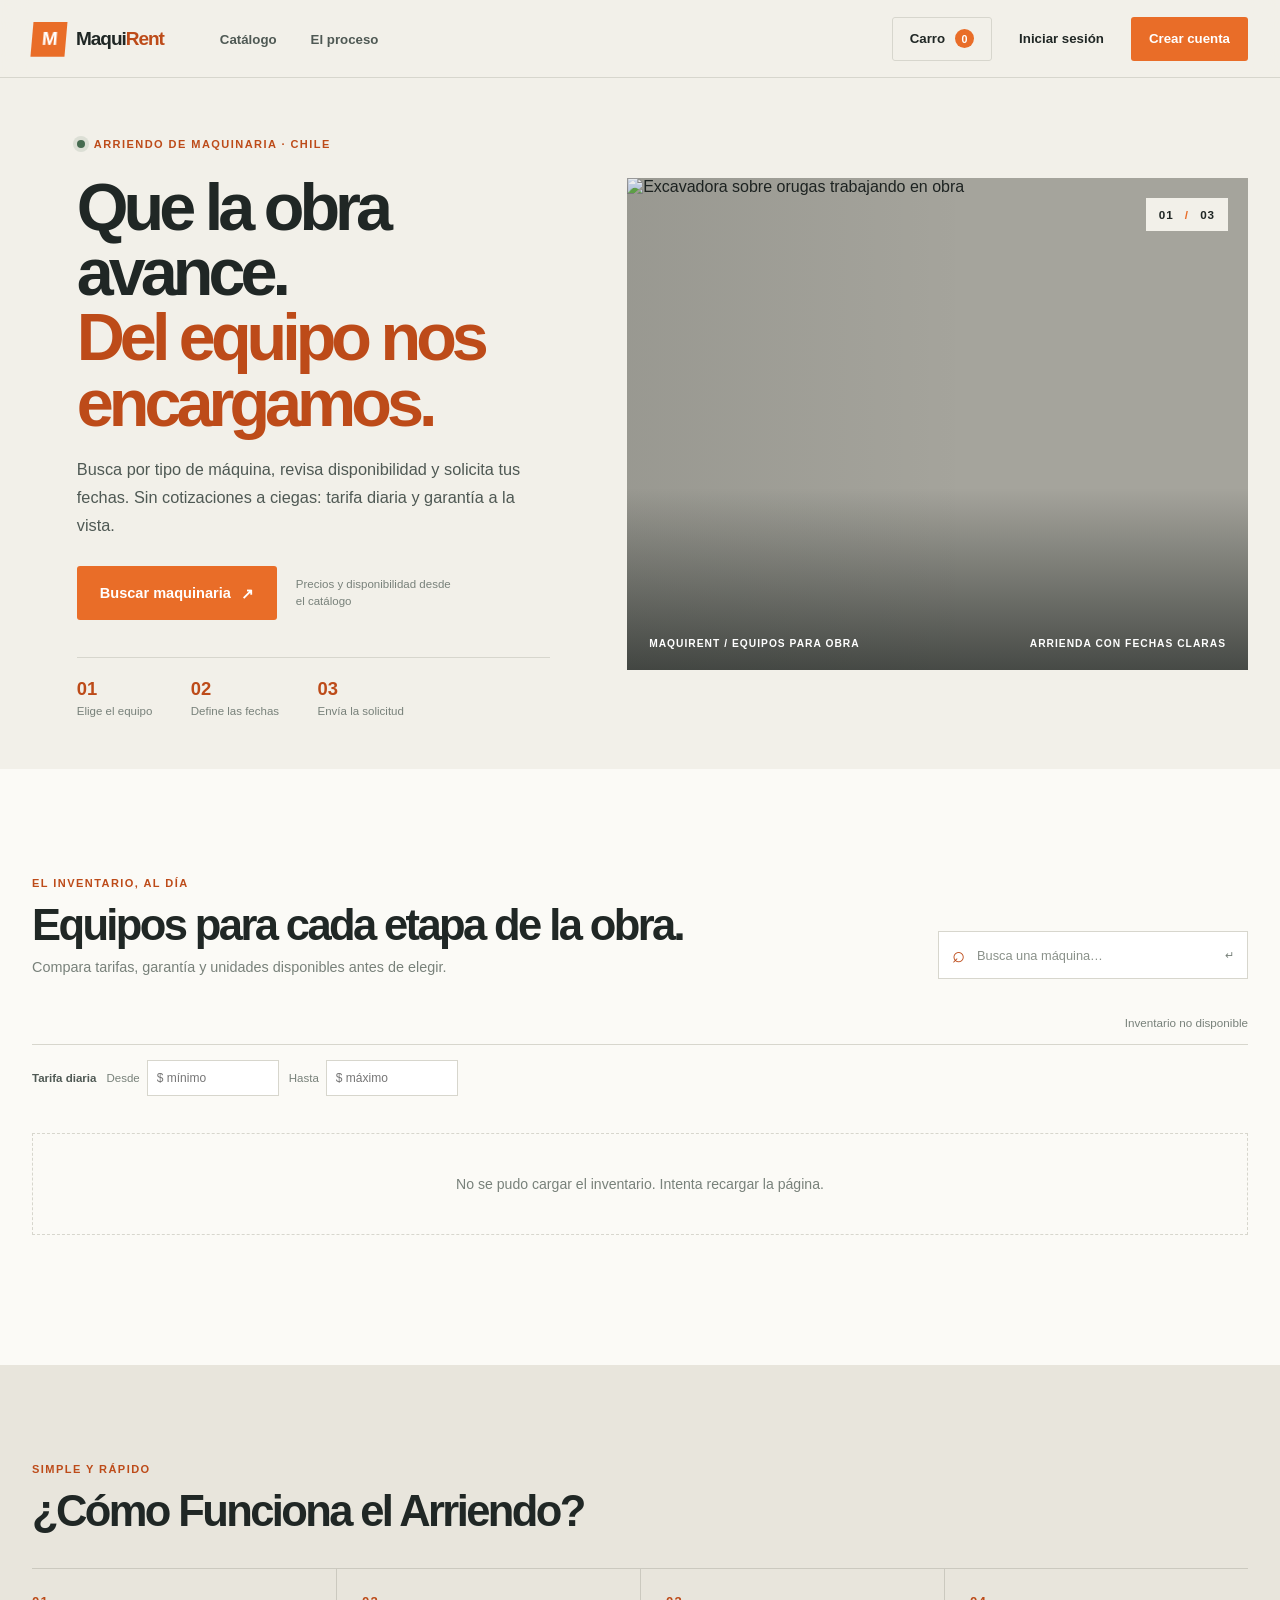
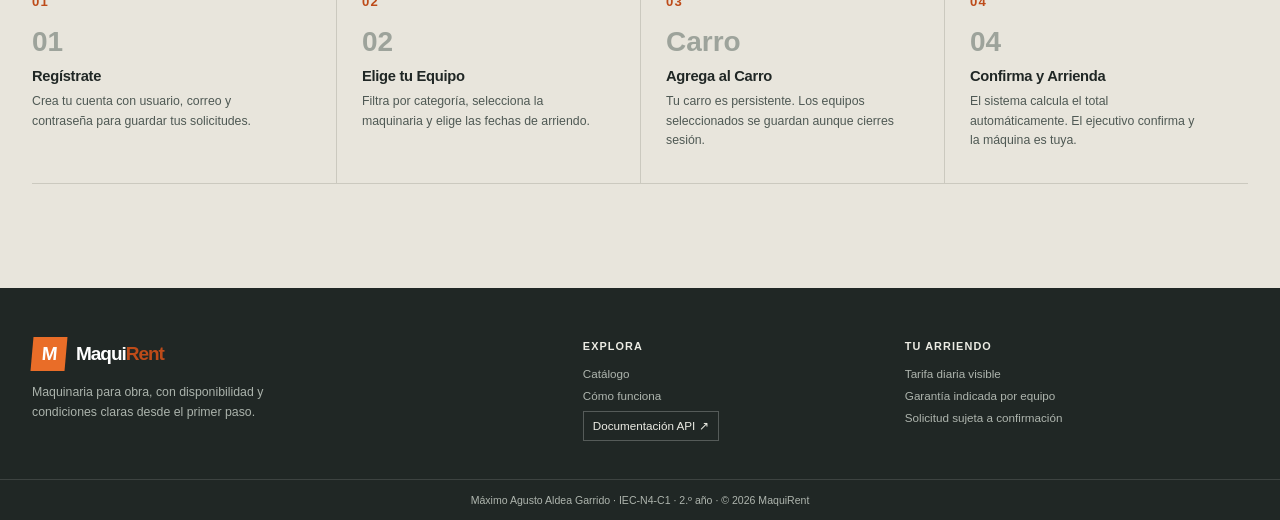
==== commit d0927445: "Fix footer documentation link and frontend polish" ====
--- a/frontend/index.html
+++ b/frontend/index.html
@@ -20,7 +20,8 @@
       <ul class="nav-links" id="navLinks">
         <li><a href="#catalogo">Catálogo</a></li>
         <li><a href="#como-funciona">El proceso</a></li>
-        <li id="adminNavItem" hidden><a href="#gestion">Gestión</a></li>
+        <li id="customerOrdersNavItem" hidden><a href="#mis-arriendos">Mis arriendos</a></li>
+        <li id="adminNavItem" hidden><a href="#adminPanel">Gestión</a></li>
       </ul>
       <div class="nav-actions">
         <button class="btn-cart" id="cartBtn">
@@ -60,6 +61,16 @@
         <figcaption><span>MAQUIRENT / EQUIPOS PARA OBRA</span><span>Arrienda con fechas claras</span></figcaption>
         <span class="hero-index" aria-hidden="true">01 <i>/</i> 03</span>
       </figure>
+    </div>
+  </section>
+
+  <section class="customer-orders-section" id="mis-arriendos" hidden aria-labelledby="customerOrdersTitle">
+    <div class="container">
+      <div class="section-header customer-orders-header">
+        <div><span class="section-badge">Seguimiento de solicitudes</span><h2 class="section-title" id="customerOrdersTitle">Tus arriendos</h2><p class="section-desc">Consulta el estado, las fechas y el detalle de cada contrato de tu empresa.</p></div>
+        <button class="btn-outline" id="refreshCustomerOrders" type="button">Actualizar estados</button>
+      </div>
+      <div class="customer-orders-list" id="customerOrders" aria-live="polite"><p class="catalog-message">Cargando tus arriendos…</p></div>
     </div>
   </section>
 
@@ -194,7 +205,28 @@
         <strong id="cartTotal">$0</strong>
       </div>
       <button class="btn-primary btn-full" id="checkoutBtn" style="margin-top:16px">Enviar solicitud <span aria-hidden="true">→</span></button>
-      <p class="modal-footer-text">El inventario se actualiza cuando el ejecutivo confirma el pago.</p>
+      <p class="modal-footer-text">Después de enviar la solicitud podrás probar el pago demo desde “Mis arriendos”.</p>
+    </div>
+  </div>
+
+  <!-- Pago simulado: no se almacenan datos de tarjeta ni se conecta a una pasarela real. -->
+  <div class="modal-overlay" id="demoPaymentModal">
+    <div class="modal" role="dialog" aria-modal="true" aria-labelledby="demoPaymentTitle">
+      <button class="modal-close" id="closeDemoPayment" type="button" aria-label="Cerrar">×</button>
+      <span class="section-label">ENTORNO DE PRUEBA</span>
+      <h2 class="modal-title" id="demoPaymentTitle">Pagar arriendo</h2>
+      <p class="modal-desc">Este pago es simulado. No uses ni ingreses datos de una tarjeta real.</p>
+      <form id="demoPaymentForm" class="modal-form">
+        <div class="form-group"><label for="demoCardName">Nombre del titular</label><input id="demoCardName" required autocomplete="off" placeholder="Cliente Demo" /></div>
+        <div class="form-group"><label for="demoCardNumber">Número demo</label><input id="demoCardNumber" inputmode="numeric" minlength="4" required autocomplete="off" placeholder="4242 4242 4242 4242" /></div>
+        <div class="form-row">
+          <div class="form-group"><label for="demoCardExpiry">Vencimiento</label><input id="demoCardExpiry" required autocomplete="off" placeholder="12/30" /></div>
+          <div class="form-group"><label for="demoCardCvv">CVV demo</label><input id="demoCardCvv" inputmode="numeric" minlength="3" required autocomplete="off" placeholder="123" /></div>
+        </div>
+        <div class="form-error" id="demoPaymentError" role="alert"></div>
+        <button type="submit" class="btn-primary btn-full" id="demoPaymentBtn">Confirmar pago demo</button>
+      </form>
+      <p class="modal-footer-text">Puedes usar: 4242 4242 4242 4242 · 12/30 · 123.</p>
     </div>
   </div>
 
@@ -257,6 +289,7 @@
         <ul>
           <li><a href="#catalogo">Catálogo</a></li>
           <li><a href="#como-funciona">Cómo funciona</a></li>
+          <li><a class="footer-docs-link" href="/api/docs/" target="_blank" rel="noopener noreferrer">Documentación API ↗</a></li>
         </ul>
       </div>
       <div class="footer-col">
--- a/frontend/style.css
+++ b/frontend/style.css
@@ -101,7 +101,7 @@
 .admin-order-detail { padding-top: 9px; }
 .admin-order-total { margin-top: 10px; color: var(--ink); font-size: .81rem; font-weight: 850; }
 .admin-order-status { flex: 0 0 auto; padding: 6px 8px; color: var(--ink-soft); background: var(--paper-deep); font-size: .61rem; font-weight: 850; letter-spacing: .06em; }
-.status-pagado, .status-entregado { color: #28533c; background: #e4eee5; }
+.status-pagado, .status-entregado, .status-completado { color: #28533c; background: #e4eee5; }
 .status-cancelado { color: #8c3e31; background: #f4e6e0; }
 .admin-order-actions, .admin-form-actions, .admin-machine-actions { display: flex; flex-wrap: wrap; gap: 7px; margin-top: 12px; }
 .admin-action-btn, .admin-machine-actions button { min-height: 33px; padding: 0 10px; border: 1px solid var(--line); color: var(--ink); background: var(--panel); cursor: pointer; font-size: .67rem; font-weight: 800; }
@@ -117,6 +117,34 @@
 .admin-machine-row p { margin: 4px 0 0; color: var(--muted); font-size: .67rem; }
 .admin-machine-actions { flex: 0 0 auto; margin: 0; }
 .catalog-section { padding: 104px 0 116px; background: var(--panel); }
+.customer-orders-section { padding: 62px 0 72px; background: var(--panel); border-bottom: 1px solid var(--line); scroll-margin-top: 90px; }
+.customer-orders-header { align-items: center; margin-bottom: 25px; }
+.customer-orders-header .section-title { margin-bottom: 7px; }
+.customer-orders-list { display: grid; grid-template-columns: repeat(auto-fit, minmax(min(100%, 440px), 1fr)); gap: 14px; }
+.customer-order-card { min-width: 0; padding: 21px; border: 1px solid var(--line); background: white; }
+.customer-order-top { display: flex; align-items: start; justify-content: space-between; gap: 16px; }
+.customer-order-top h3 { margin: 7px 0 3px; font-family: var(--display); font-size: 1.35rem; letter-spacing: -.04em; }
+.customer-order-top p { margin: 0; color: var(--muted); font-size: .7rem; overflow-wrap: anywhere; }
+.customer-order-top .section-label { font-size: .6rem; }
+.customer-order-message, .customer-order-cancelled { margin: 13px 0; color: var(--ink-soft); font-size: .78rem; line-height: 1.55; }
+.customer-order-cancelled { padding: 11px 13px; color: var(--red); background: #f7ece8; }
+.rental-progress { display: grid; grid-template-columns: repeat(4, minmax(0, 1fr)); gap: 5px; margin: 21px 0 0; padding: 0; list-style: none; }
+.rental-progress li { position: relative; padding-top: 16px; color: var(--muted); font-size: .59rem; font-weight: 750; line-height: 1.35; }
+.rental-progress li::before { position: absolute; top: 0; left: 0; width: 9px; height: 9px; border: 2px solid var(--line); border-radius: 50%; background: white; content: ""; }
+.rental-progress li::after { position: absolute; top: 4px; right: 4px; left: 13px; height: 1px; background: var(--line); content: ""; }
+.rental-progress li:last-child::after { display: none; }
+.rental-progress li.is-reached { color: var(--green); }
+.rental-progress li.is-reached::before { border-color: var(--green); background: var(--green); }
+.rental-progress li.is-reached::after { background: var(--green); }
+.customer-order-details { display: grid; gap: 0; margin: 14px 0 0; padding: 0; border-top: 1px solid var(--line); list-style: none; }
+.customer-order-details li { display: grid; grid-template-columns: minmax(90px, 1fr) auto auto; align-items: baseline; gap: 10px; padding: 10px 0; border-bottom: 1px solid var(--line); font-size: .69rem; }
+.customer-order-details strong { font-size: .72rem; }
+.customer-order-details span { color: var(--muted); }
+.customer-order-details span:last-child { color: var(--ink); font-weight: 750; }
+.customer-order-total { display: flex; justify-content: space-between; gap: 12px; margin-top: 13px; font-size: .75rem; }
+.customer-order-total strong { font-size: .9rem; }
+.customer-order-actions { display: flex; justify-content: flex-end; margin-top: 14px; }
+.customer-orders-empty { grid-column: 1 / -1; margin: 0; padding: 22px; border: 1px solid var(--line); color: var(--muted); background: white; font-size: .82rem; line-height: 1.5; }
 .section-header { display: flex; align-items: end; justify-content: space-between; gap: 35px; margin-bottom: 37px; }
 .section-title { max-width: 670px; margin: 12px 0 9px; font-family: var(--display); font-size: clamp(2rem, 3.4vw, 3.25rem); font-weight: 850; letter-spacing: -.06em; line-height: 1.02; }
 .section-desc { margin: 0; color: var(--muted); font-size: .9rem; line-height: 1.6; }
@@ -180,6 +208,7 @@
 .modal-title { margin: 0 35px 8px 0; font-family: var(--display); font-size: 2rem; font-weight: 850; letter-spacing: -.06em; line-height: 1.06; }
 .modal-desc { margin: 0 0 23px; color: var(--muted); font-size: .84rem; line-height: 1.55; }
 .modal-form { display: flex; flex-direction: column; gap: 15px; }
+.form-row { display: grid; grid-template-columns: 1fr 1fr; gap: 12px; }
 .form-group { display: flex; flex-direction: column; gap: 6px; }
 .form-group label { color: var(--ink-soft); font-size: .74rem; font-weight: 800; }
 .form-group small { color: var(--muted); font-size: .68rem; line-height: 1.45; }
@@ -216,13 +245,15 @@
 .toast.show { opacity: 1; transform: translateY(0); }
 .toast.error { border-color: #e2795d; }
 .footer { padding: 49px 0 0; color: #ecece4; background: var(--ink); }
-.footer-grid { display: grid; grid-template-columns: 1.8fr 1fr 1fr 1fr; gap: 36px; padding-bottom: 38px; }
+.footer-grid { display: grid; grid-template-columns: 1.8fr 1fr 1.2fr; gap: 36px; padding-bottom: 38px; }
 .footer .nav-logo { color: white; }
 .footer-brand p { max-width: 270px; color: #abb3ac; font-size: .77rem; line-height: 1.6; }
 .footer-col h4 { margin: 3px 0 15px; color: #ecece4; font-size: .68rem; letter-spacing: .1em; text-transform: uppercase; }
 .footer-col ul { display: grid; gap: 9px; }
 .footer-col li, .footer-col a { color: #aeb5ae; font-size: .73rem; }
 .footer-col a:hover { color: #f29a61; }
+.footer-docs-link { display: inline-flex; align-items: center; padding: 7px 9px; border: 1px solid rgba(255,255,255,.24); color: #ecece4 !important; }
+.footer-docs-link:hover { border-color: #f29a61; background: rgba(242,154,97,.1); }
 .footer-bottom { padding: 14px 20px; border-top: 1px solid rgba(255,255,255,.13); color: #aeb5ae; text-align: center; font-size: .66rem; }
 .footer-bottom p { margin: 0; }
 
@@ -266,14 +297,18 @@
   .stat-label { max-width: 92px; font-size: .64rem; }
   .catalog-section, .how-section { padding: 65px 0; }
   .admin-section { padding: 54px 0 62px; }
+  .customer-orders-section { padding: 48px 0 56px; }
   .admin-stats { gap: 7px; }
   .admin-stat { padding: 12px 10px; }
   .admin-stat strong { font-size: 1.25rem; }
   .admin-stat span { font-size: .58rem; }
   .admin-card { padding: 16px; }
+  .customer-order-card { padding: 16px; }
   .section-header { align-items: stretch; flex-direction: column; gap: 18px; margin-bottom: 24px; }
   .section-title { font-size: 2.25rem; }
   .catalog-search { width: 100%; }
+  .customer-order-details li { grid-template-columns: 1fr auto; }
+  .customer-order-details li strong { grid-column: 1 / -1; }
   .catalog-toolbar { align-items: start; flex-direction: column; gap: 7px; margin-bottom: 18px; }
   .filter-bar { width: 100%; flex-wrap: nowrap; overflow-x: auto; padding-bottom: 5px; }
   .filter-btn { flex: 0 0 auto; }
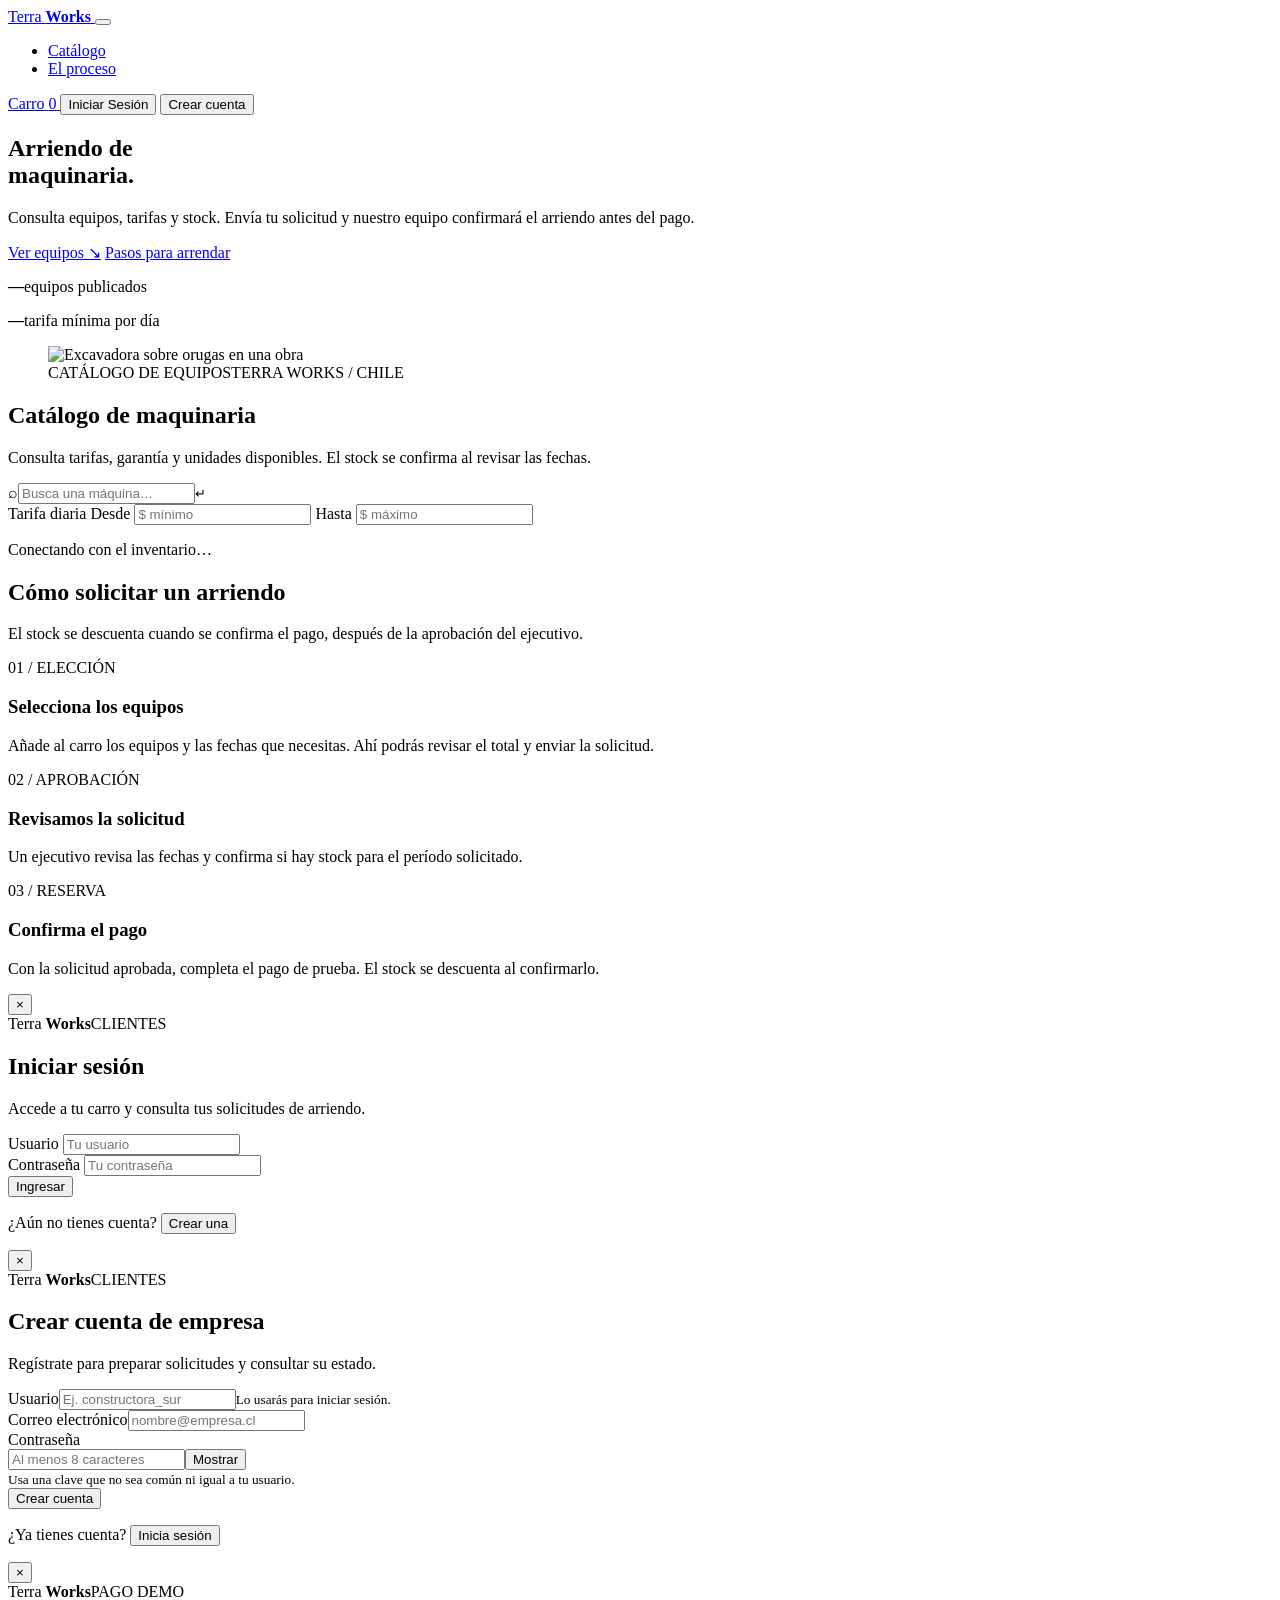
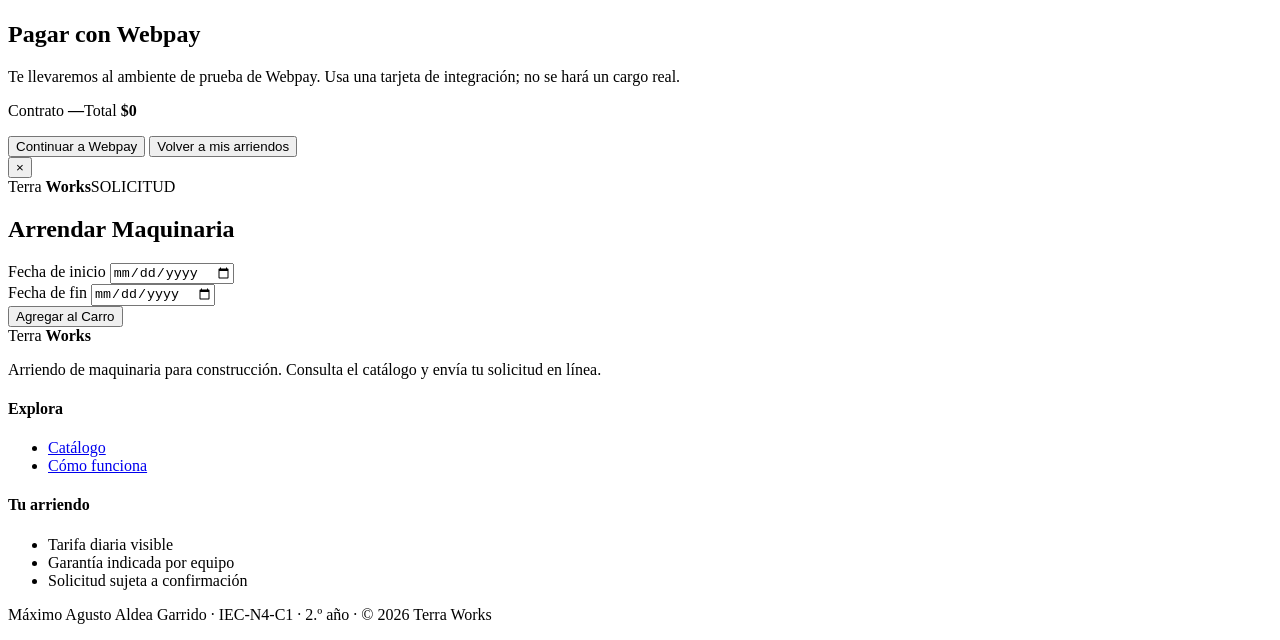
==== commit d548ed5e: "Complete Webpay demo flow and refresh frontend" ====
--- a/frontend/index.html
+++ b/frontend/index.html
@@ -3,31 +3,34 @@
 <head>
   <meta charset="UTF-8" />
   <meta name="viewport" content="width=device-width, initial-scale=1.0" />
-  <title>MaquiRent | Arriendo de Maquinaria de Construcción</title>
+  <title>Terra Works | Arriendo de Maquinaria</title>
   <meta name="description" content="Plataforma de arriendo de maquinaria pesada para empresas constructoras. Excavadoras, grúas, bulldozers y más." />
-  <link rel="stylesheet" href="style.css" />
+  <meta name="theme-color" content="#172321" />
+  <link rel="preconnect" href="https://fonts.googleapis.com" />
+  <link rel="preconnect" href="https://fonts.gstatic.com" crossorigin />
+  <link href="https://fonts.googleapis.com/css2?family=Hanken+Grotesk:wght@400;500;600;700&display=swap" rel="stylesheet" />
+  <link rel="stylesheet" href="/style.css?v=terra-works-1" />
 </head>
 <body>
 
   <!-- ======== NAVBAR ======== -->
   <nav class="navbar" id="navbar">
     <div class="nav-container">
-      <a href="#" class="nav-logo">
-        <span class="logo-icon" aria-hidden="true">M</span>
-        <span class="logo-text">Maqui<strong>Rent</strong></span>
+      <a href="/" class="nav-logo">
+        <span class="logo-text">Terra <strong>Works</strong></span>
       </a>
       <button class="nav-toggle" id="navToggle" type="button" aria-expanded="false" aria-controls="navLinks" aria-label="Abrir menú"><span></span><span></span></button>
       <ul class="nav-links" id="navLinks">
         <li><a href="#catalogo">Catálogo</a></li>
         <li><a href="#como-funciona">El proceso</a></li>
         <li id="customerOrdersNavItem" hidden><a href="#mis-arriendos">Mis arriendos</a></li>
-        <li id="adminNavItem" hidden><a href="#adminPanel">Gestión</a></li>
+        <li id="adminNavItem" hidden><a href="#gestion">Gestión</a></li>
       </ul>
       <div class="nav-actions">
-        <button class="btn-cart" id="cartBtn">
+        <a class="btn-cart" id="cartBtn" href="/carrito/" aria-label="Abrir mi carro">
           <span class="cart-icon">Carro</span>
           <span class="cart-badge" id="cartBadge">0</span>
-        </button>
+        </a>
         <button class="btn-login" id="loginBtn">Iniciar Sesión</button>
         <button class="btn-primary" id="registerBtn" type="button">Crear cuenta</button>
       </div>
@@ -37,29 +40,53 @@
   <div class="local-mode-note" id="localModeNote" hidden>
     Estás viendo el archivo local. Para iniciar sesión y guardar el carro, abre el <a href="http://127.0.0.1:8000/">sitio conectado</a>.
   </div>
+
+  <main class="cart-page-section" id="cartPage" hidden>
+    <div class="container">
+      <a class="cart-back-link" href="/#catalogo">← Volver al catálogo</a>
+      <div class="cart-page-heading">
+        <span class="section-label">TERRA WORKS / SOLICITUD DE ARRIENDO</span>
+        <h1>Tu carro de arriendo</h1>
+        <p>Revisa equipos, fechas y costos antes de enviar la solicitud al ejecutivo.</p>
+      </div>
+      <div class="cart-page-layout">
+        <section class="cart-page-items" aria-labelledby="cartItemsTitle">
+          <div class="cart-page-subheading"><h2 id="cartItemsTitle">Equipos y períodos</h2><span id="cartPageCount">0 equipos</span></div>
+          <div id="cartItems" class="cart-items-list" aria-live="polite"></div>
+        </section>
+        <aside class="cart-summary" aria-labelledby="cartSummaryTitle">
+          <span class="section-label">RESUMEN</span>
+          <h2 id="cartSummaryTitle">Costo estimado</h2>
+          <div class="cart-total-row"><span>Total del arriendo</span><strong id="cartTotal">$0</strong></div>
+          <p class="cart-summary-copy">El total considera tarifa diaria por período y garantía fija de cada equipo.</p>
+          <button class="btn-primary btn-full" id="checkoutBtn" type="button" disabled>Enviar solicitud al ejecutivo <span aria-hidden="true">→</span></button>
+          <p class="cart-flow-note">El ejecutivo revisa tu solicitud. Si la aprueba, podrás pagar en el ambiente de prueba de Webpay. El inventario se descuenta cuando Transbank confirma el pago.</p>
+          <a class="cart-orders-link" href="/#mis-arriendos">Ver mis arriendos</a>
+          <button class="text-button cart-login-link" id="cartPageLogin" type="button" hidden>Iniciar sesión para ver tu carro</button>
+          <p class="cart-executive-note" id="cartExecutiveNote" hidden>El carro pertenece a las cuentas de empresa. <a href="/">Volver a la portada</a></p>
+        </aside>
+      </div>
+    </div>
+  </main>
 
   <!-- ======== HERO ======== -->
   <section class="hero">
     <div class="hero-content">
       <div class="hero-copy">
-        <span class="hero-kicker"><span class="status-dot"></span> Arriendo de maquinaria · Chile</span>
-        <h1 class="hero-title">Que la obra avance.<br><em>Del equipo nos encargamos.</em></h1>
-        <p class="hero-desc">Busca por tipo de máquina, revisa disponibilidad y solicita tus fechas. Sin cotizaciones a ciegas: tarifa diaria y garantía a la vista.</p>
+        <h1 class="hero-title">Arriendo de<br>maquinaria.</h1>
+        <p class="hero-desc">Consulta equipos, tarifas y stock. Envía tu solicitud y nuestro equipo confirmará el arriendo antes del pago.</p>
         <div class="hero-actions">
-          <a href="#catalogo" class="btn-primary btn-lg">Buscar maquinaria <span aria-hidden="true">↗</span></a>
-          <span class="hero-assurance">Precios y disponibilidad desde el catálogo</span>
-        </div>
-        <div class="hero-rule"></div>
-        <div class="hero-stats">
-          <div class="stat"><span class="stat-num">01</span><span class="stat-label">Elige el equipo</span></div>
-          <div class="stat"><span class="stat-num">02</span><span class="stat-label">Define las fechas</span></div>
-          <div class="stat"><span class="stat-num">03</span><span class="stat-label">Envía la solicitud</span></div>
+          <a href="#catalogo" class="btn-primary btn-lg">Ver equipos <span aria-hidden="true">↘</span></a>
+          <a href="#como-funciona" class="hero-secondary-link">Pasos para arrendar</a>
+        </div>
+        <div class="hero-facts" aria-live="polite">
+          <p><strong id="heroMachineCount">—</strong><span>equipos publicados</span></p>
+          <p><strong id="heroStartingRate">—</strong><span>tarifa mínima por día</span></p>
         </div>
       </div>
       <figure class="hero-visual">
-        <img src="https://d3fts8l0q3k4tm.cloudfront.net/briggsjcb.com/93904876-f88a-480b-a64e-3fdc17093939.jpeg" alt="Excavadora sobre orugas trabajando en obra" class="hero-img" fetchpriority="high" />
-        <figcaption><span>MAQUIRENT / EQUIPOS PARA OBRA</span><span>Arrienda con fechas claras</span></figcaption>
-        <span class="hero-index" aria-hidden="true">01 <i>/</i> 03</span>
+        <img src="https://d3fts8l0q3k4tm.cloudfront.net/briggsjcb.com/93904876-f88a-480b-a64e-3fdc17093939.jpeg" alt="Excavadora sobre orugas en una obra" class="hero-img" fetchpriority="high" />
+        <figcaption><span id="heroMachineName">CATÁLOGO DE EQUIPOS</span><span>TERRA WORKS / CHILE</span></figcaption>
       </figure>
     </div>
   </section>
@@ -67,7 +94,7 @@
   <section class="customer-orders-section" id="mis-arriendos" hidden aria-labelledby="customerOrdersTitle">
     <div class="container">
       <div class="section-header customer-orders-header">
-        <div><span class="section-badge">Seguimiento de solicitudes</span><h2 class="section-title" id="customerOrdersTitle">Tus arriendos</h2><p class="section-desc">Consulta el estado, las fechas y el detalle de cada contrato de tu empresa.</p></div>
+        <div><span class="section-badge">Área de cliente</span><h2 class="section-title" id="customerOrdersTitle">Tus solicitudes</h2><p class="section-desc">Revisa el estado, las fechas y los equipos incluidos en cada solicitud.</p></div>
         <button class="btn-outline" id="refreshCustomerOrders" type="button">Actualizar estados</button>
       </div>
       <div class="customer-orders-list" id="customerOrders" aria-live="polite"><p class="catalog-message">Cargando tus arriendos…</p></div>
@@ -77,7 +104,7 @@
   <section class="admin-section" id="adminPanel" hidden>
     <div class="container">
       <div class="section-header admin-header">
-        <div><span class="section-badge">Panel ejecutivo</span><h2 class="section-title">Operación de arriendos</h2><p class="section-desc">Administra el inventario y actualiza el estado de cada contrato.</p></div>
+        <div><span class="section-badge">Administración</span><h2 class="section-title">Solicitudes e inventario</h2><p class="section-desc">Revisa solicitudes de arriendo y mantén actualizado el catálogo.</p></div>
         <button class="btn-outline" id="refreshAdmin" type="button">Actualizar datos</button>
       </div>
       <div class="admin-stats" id="adminStats" aria-live="polite"></div>
@@ -113,9 +140,10 @@
   <section class="catalog-section" id="catalogo">
     <div class="container">
       <div class="section-header">
-        <div><span class="section-badge">El inventario, al día</span>
-        <h2 class="section-title">Equipos para cada etapa de la obra.</h2>
-        <p class="section-desc">Compara tarifas, garantía y unidades disponibles antes de elegir.</p></div>
+        <div>
+          <h2 class="section-title">Catálogo de maquinaria</h2>
+          <p class="section-desc">Consulta tarifas, garantía y unidades disponibles. El stock se confirma al revisar las fechas.</p>
+        </div>
         <label class="catalog-search"><span aria-hidden="true">⌕</span><input id="catalogSearch" type="search" placeholder="Busca una máquina…" aria-label="Buscar maquinaria" /><kbd>↵</kbd></label>
       </div>
 
@@ -138,34 +166,27 @@
   <!-- ======== CÓMO FUNCIONA ======== -->
   <section class="how-section" id="como-funciona">
     <div class="container">
-      <div class="section-header">
-        <span class="section-badge">Simple y Rápido</span>
-        <h2 class="section-title">¿Cómo Funciona el Arriendo?</h2>
+      <div class="section-header how-header">
+        <div>
+          <h2 class="section-title">Cómo solicitar un arriendo</h2>
+          <p class="section-desc">El stock se descuenta cuando se confirma el pago, después de la aprobación del ejecutivo.</p>
+        </div>
       </div>
       <div class="steps-grid">
         <div class="step-card">
-          <div class="step-num">01</div>
-          <div class="step-icon">01</div>
-          <h3>Regístrate</h3>
-          <p>Crea tu cuenta con usuario, correo y contraseña para guardar tus solicitudes.</p>
+          <div class="step-num">01 / ELECCIÓN</div>
+          <h3>Selecciona los equipos</h3>
+          <p>Añade al carro los equipos y las fechas que necesitas. Ahí podrás revisar el total y enviar la solicitud.</p>
         </div>
         <div class="step-card">
-          <div class="step-num">02</div>
-          <div class="step-icon">02</div>
-          <h3>Elige tu Equipo</h3>
-          <p>Filtra por categoría, selecciona la maquinaria y elige las fechas de arriendo.</p>
+          <div class="step-num">02 / APROBACIÓN</div>
+          <h3>Revisamos la solicitud</h3>
+          <p>Un ejecutivo revisa las fechas y confirma si hay stock para el período solicitado.</p>
         </div>
         <div class="step-card">
-          <div class="step-num">03</div>
-          <div class="step-icon">Carro</div>
-          <h3>Agrega al Carro</h3>
-          <p>Tu carro es persistente. Los equipos seleccionados se guardan aunque cierres sesión.</p>
-        </div>
-        <div class="step-card">
-          <div class="step-num">04</div>
-          <div class="step-icon">04</div>
-          <h3>Confirma y Arrienda</h3>
-          <p>El sistema calcula el total automáticamente. El ejecutivo confirma y la máquina es tuya.</p>
+          <div class="step-num">03 / RESERVA</div>
+          <h3>Confirma el pago</h3>
+          <p>Con la solicitud aprobada, completa el pago de prueba. El stock se descuenta al confirmarlo.</p>
         </div>
       </div>
     </div>
@@ -175,9 +196,9 @@
   <div class="modal-overlay" id="loginModal">
     <div class="modal" role="dialog" aria-modal="true" aria-labelledby="loginTitle">
       <button class="modal-close" id="closeLogin" type="button" aria-label="Cerrar">×</button>
-      <div class="auth-mark"><span class="logo-icon">M</span><span>MAQUIRENT / CLIENTES</span></div>
-      <h2 class="modal-title" id="loginTitle">Qué bueno verte.</h2>
-      <p class="modal-desc">Entra para continuar con tu carro y tus solicitudes.</p>
+      <div class="auth-mark"><span class="logo-text">Terra <strong>Works</strong></span><span>CLIENTES</span></div>
+      <h2 class="modal-title" id="loginTitle">Iniciar sesión</h2>
+      <p class="modal-desc">Accede a tu carro y consulta tus solicitudes de arriendo.</p>
       <form id="loginForm" class="modal-form">
         <div class="form-group">
           <label for="loginUser">Usuario</label>
@@ -194,49 +215,13 @@
     </div>
   </div>
 
-  <!-- ======== MODAL CARRO ======== -->
-  <div class="modal-overlay" id="cartModal">
-    <div class="modal modal-cart" role="dialog" aria-modal="true" aria-labelledby="cartTitle">
-      <button class="modal-close" id="closeCart" type="button" aria-label="Cerrar">×</button>
-      <div class="cart-heading"><div><span class="section-label">TU SELECCIÓN</span><h2 class="modal-title" id="cartTitle">Carro de arriendo</h2></div><span class="cart-heading-badge" id="cartModalCount">0 equipos</span></div>
-      <div id="cartItems" class="cart-items-list"></div>
-      <div class="cart-total-row">
-        <span>Total estimado:</span>
-        <strong id="cartTotal">$0</strong>
-      </div>
-      <button class="btn-primary btn-full" id="checkoutBtn" style="margin-top:16px">Enviar solicitud <span aria-hidden="true">→</span></button>
-      <p class="modal-footer-text">Después de enviar la solicitud podrás probar el pago demo desde “Mis arriendos”.</p>
-    </div>
-  </div>
-
-  <!-- Pago simulado: no se almacenan datos de tarjeta ni se conecta a una pasarela real. -->
-  <div class="modal-overlay" id="demoPaymentModal">
-    <div class="modal" role="dialog" aria-modal="true" aria-labelledby="demoPaymentTitle">
-      <button class="modal-close" id="closeDemoPayment" type="button" aria-label="Cerrar">×</button>
-      <span class="section-label">ENTORNO DE PRUEBA</span>
-      <h2 class="modal-title" id="demoPaymentTitle">Pagar arriendo</h2>
-      <p class="modal-desc">Este pago es simulado. No uses ni ingreses datos de una tarjeta real.</p>
-      <form id="demoPaymentForm" class="modal-form">
-        <div class="form-group"><label for="demoCardName">Nombre del titular</label><input id="demoCardName" required autocomplete="off" placeholder="Cliente Demo" /></div>
-        <div class="form-group"><label for="demoCardNumber">Número demo</label><input id="demoCardNumber" inputmode="numeric" minlength="4" required autocomplete="off" placeholder="4242 4242 4242 4242" /></div>
-        <div class="form-row">
-          <div class="form-group"><label for="demoCardExpiry">Vencimiento</label><input id="demoCardExpiry" required autocomplete="off" placeholder="12/30" /></div>
-          <div class="form-group"><label for="demoCardCvv">CVV demo</label><input id="demoCardCvv" inputmode="numeric" minlength="3" required autocomplete="off" placeholder="123" /></div>
-        </div>
-        <div class="form-error" id="demoPaymentError" role="alert"></div>
-        <button type="submit" class="btn-primary btn-full" id="demoPaymentBtn">Confirmar pago demo</button>
-      </form>
-      <p class="modal-footer-text">Puedes usar: 4242 4242 4242 4242 · 12/30 · 123.</p>
-    </div>
-  </div>
-
   <!-- Alta directa para clientes; el backend nunca acepta un rol privilegiado desde este formulario. -->
   <div class="modal-overlay" id="registerModal">
     <div class="modal" role="dialog" aria-modal="true" aria-labelledby="registerTitle">
       <button class="modal-close" id="closeRegister" type="button" aria-label="Cerrar">×</button>
-      <div class="auth-mark"><span class="logo-icon">M</span><span>MAQUIRENT / CLIENTES</span></div>
-      <h2 class="modal-title" id="registerTitle">Empecemos por lo simple.</h2>
-      <p class="modal-desc">Crea tu acceso para guardar el carro y seguir tus solicitudes.</p>
+      <div class="auth-mark"><span class="logo-text">Terra <strong>Works</strong></span><span>CLIENTES</span></div>
+      <h2 class="modal-title" id="registerTitle">Crear cuenta de empresa</h2>
+      <p class="modal-desc">Regístrate para preparar solicitudes y consultar su estado.</p>
       <form id="registerForm" class="modal-form">
         <div class="form-group"><label for="registerUser">Usuario</label><input id="registerUser" autocomplete="username" placeholder="Ej. constructora_sur" required minlength="3" /><small>Lo usarás para iniciar sesión.</small></div>
         <div class="form-group"><label for="registerEmail">Correo electrónico</label><input id="registerEmail" type="email" autocomplete="email" placeholder="nombre@empresa.cl" required /></div>
@@ -248,11 +233,24 @@
     </div>
   </div>
 
+  <div class="modal-overlay" id="demoPaymentModal">
+    <div class="modal demo-payment-modal" role="dialog" aria-modal="true" aria-labelledby="demoPaymentTitle">
+      <button class="modal-close" id="closeDemoPayment" type="button" aria-label="Cerrar">×</button>
+      <div class="demo-payment-brand"><span class="logo-text">Terra <strong>Works</strong></span><span>PAGO DEMO</span></div>
+      <h2 class="modal-title" id="demoPaymentTitle">Pagar con Webpay</h2>
+      <p class="modal-desc">Te llevaremos al ambiente de prueba de Webpay. Usa una tarjeta de integración; no se hará un cargo real.</p>
+      <div class="demo-payment-summary"><span>Contrato <strong id="demoPaymentContract">—</strong></span><span>Total <strong id="demoPaymentAmount">$0</strong></span></div>
+      <p class="form-error" id="demoPaymentError" role="alert"></p>
+      <button class="btn-primary btn-full" id="demoPayButton" type="button">Continuar a Webpay</button>
+      <button class="btn-outline btn-full demo-payment-cancel" id="cancelDemoPayment" type="button">Volver a mis arriendos</button>
+    </div>
+  </div>
+
   <!-- ======== MODAL AGREGAR AL CARRO ======== -->
   <div class="modal-overlay" id="addCartModal">
     <div class="modal" role="dialog" aria-modal="true" aria-labelledby="addCartTitle">
       <button class="modal-close" id="closeAddCart" type="button" aria-label="Cerrar">×</button>
-      <div class="auth-mark"><span class="section-label">SOLICITUD DE ARRIENDO</span></div>
+      <div class="auth-mark"><span class="logo-text">Terra <strong>Works</strong></span><span>SOLICITUD</span></div>
       <h2 class="modal-title" id="addCartTitle">Arrendar Maquinaria</h2>
       <p class="modal-desc" id="addCartDesc"></p>
       <form id="addCartForm" class="modal-form">
@@ -281,15 +279,14 @@
   <footer class="footer">
     <div class="container footer-grid">
       <div class="footer-brand">
-        <span class="nav-logo"><span class="logo-icon">M</span><span class="logo-text">Maqui<strong>Rent</strong></span></span>
-        <p>Maquinaria para obra, con disponibilidad y condiciones claras desde el primer paso.</p>
+        <span class="nav-logo"><span class="logo-text">Terra <strong>Works</strong></span></span>
+        <p>Arriendo de maquinaria para construcción. Consulta el catálogo y envía tu solicitud en línea.</p>
       </div>
       <div class="footer-col">
         <h4>Explora</h4>
         <ul>
           <li><a href="#catalogo">Catálogo</a></li>
           <li><a href="#como-funciona">Cómo funciona</a></li>
-          <li><a class="footer-docs-link" href="/api/docs/" target="_blank" rel="noopener noreferrer">Documentación API ↗</a></li>
         </ul>
       </div>
       <div class="footer-col">
@@ -302,10 +299,10 @@
       </div>
     </div>
     <div class="footer-bottom">
-      <p>Máximo Agusto Aldea Garrido · IEC-N4-C1 · 2.º año · © 2026 MaquiRent</p>
+      <p>Máximo Agusto Aldea Garrido · IEC-N4-C1 · 2.º año · © 2026 Terra Works</p>
     </div>
   </footer>
 
-  <script src="app.js"></script>
+  <script src="/app.js?v=webpay-integration-1"></script>
 </body>
 </html>
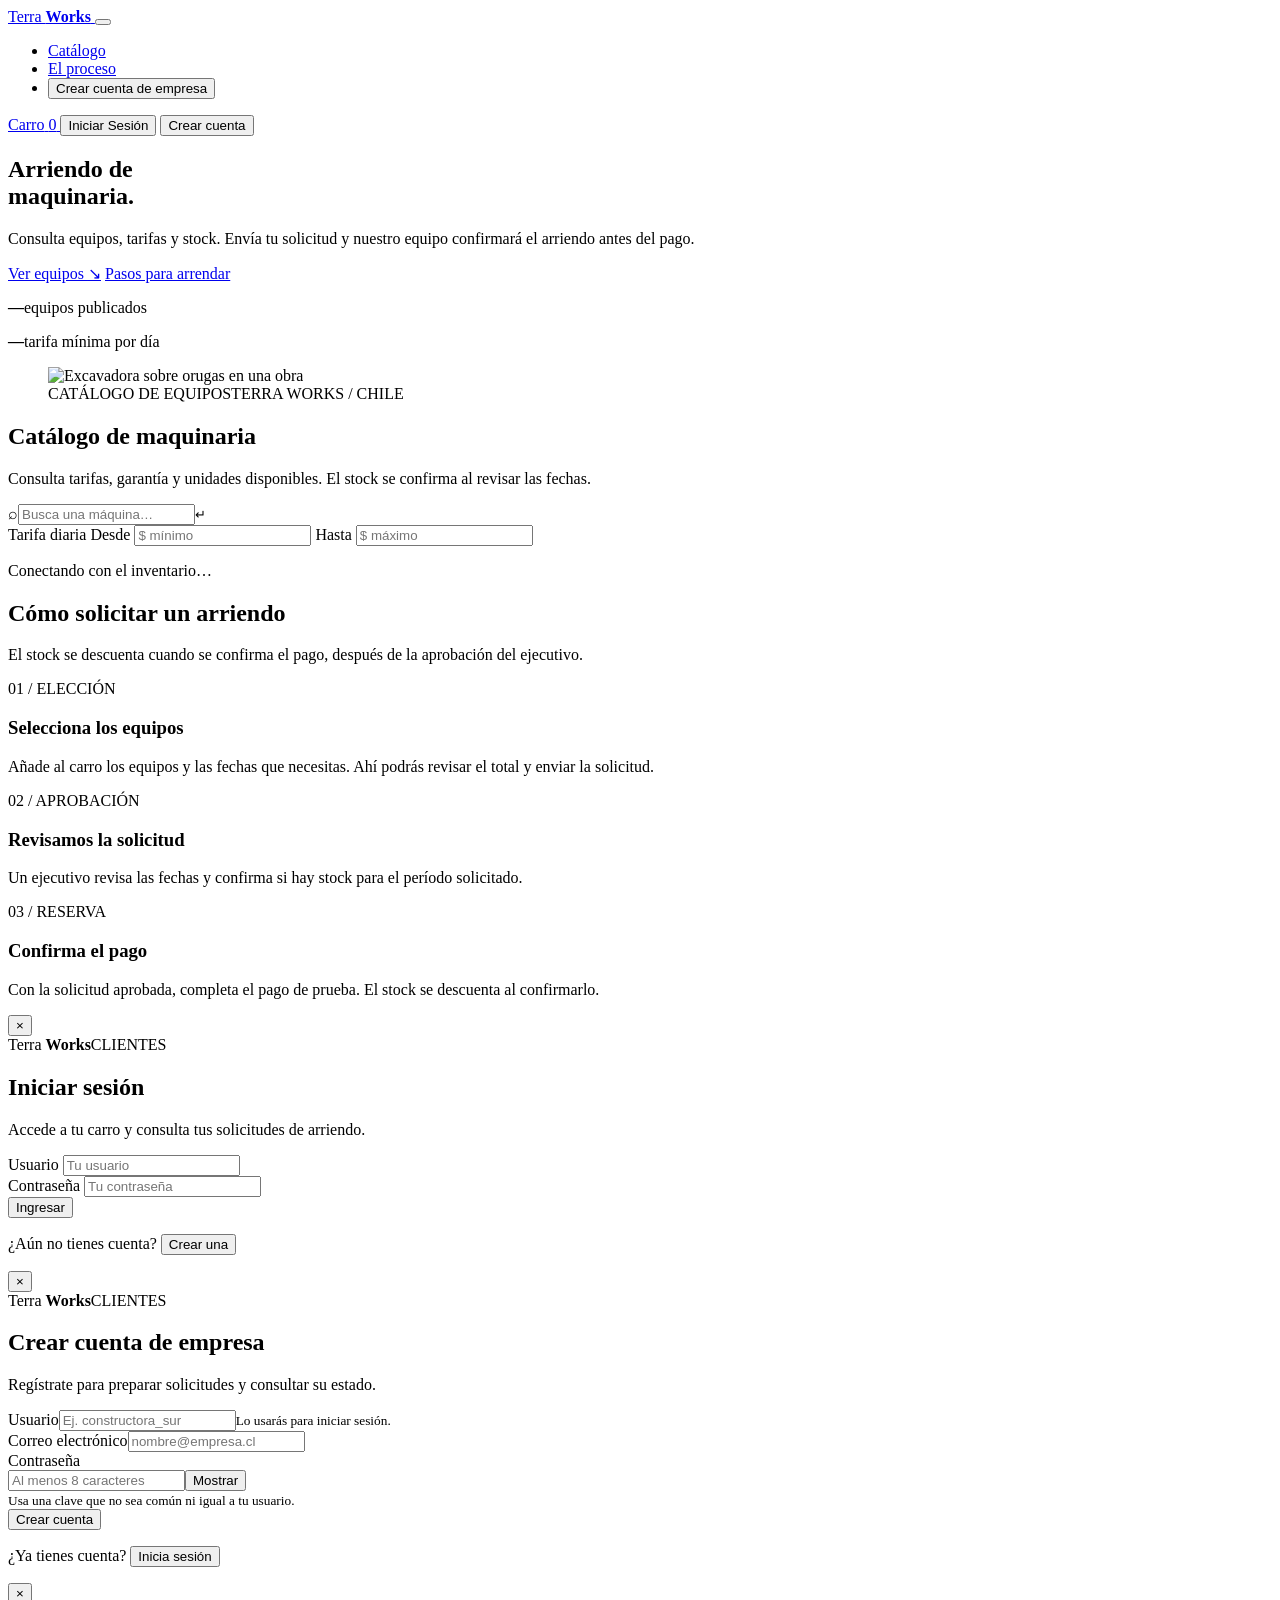
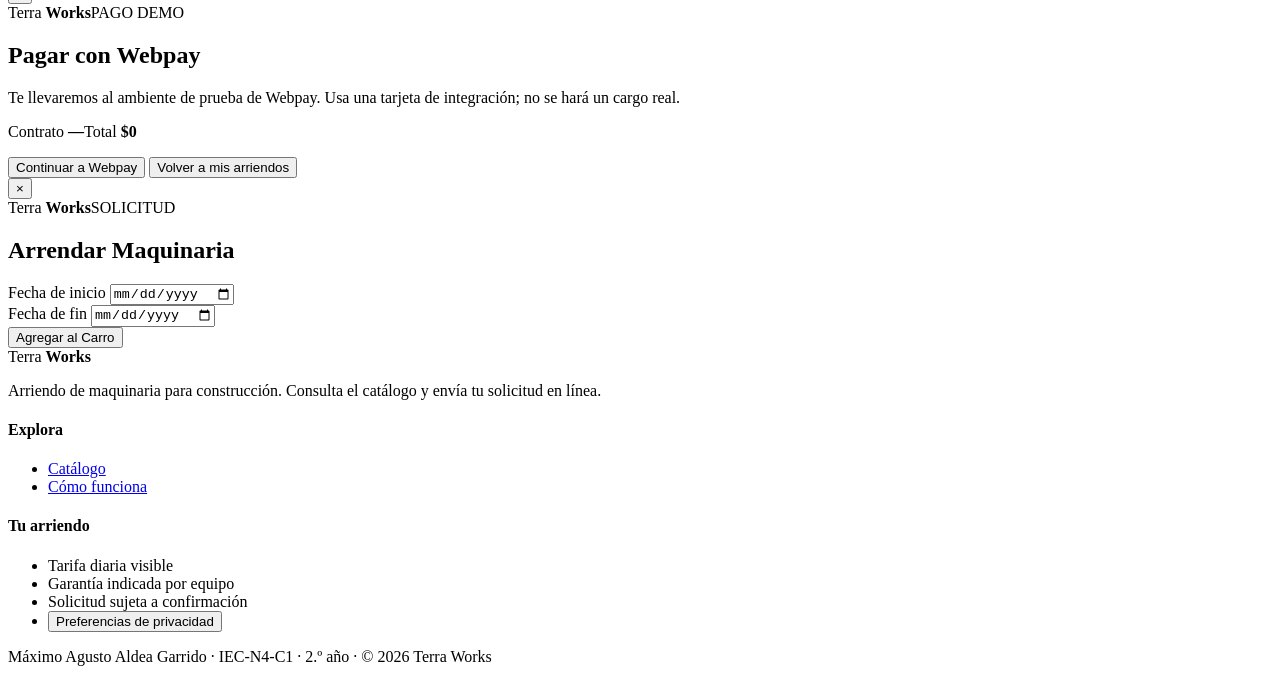
==== commit d0c210c0: "Improve mobile UI and privacy consent" ====
--- a/frontend/index.html
+++ b/frontend/index.html
@@ -9,7 +9,7 @@
   <link rel="preconnect" href="https://fonts.googleapis.com" />
   <link rel="preconnect" href="https://fonts.gstatic.com" crossorigin />
   <link href="https://fonts.googleapis.com/css2?family=Hanken+Grotesk:wght@400;500;600;700&display=swap" rel="stylesheet" />
-  <link rel="stylesheet" href="/style.css?v=terra-works-1" />
+  <link rel="stylesheet" href="/style.css?v=terra-works-2" />
 </head>
 <body>
 
@@ -24,7 +24,8 @@
         <li><a href="#catalogo">Catálogo</a></li>
         <li><a href="#como-funciona">El proceso</a></li>
         <li id="customerOrdersNavItem" hidden><a href="#mis-arriendos">Mis arriendos</a></li>
-        <li id="adminNavItem" hidden><a href="#gestion">Gestión</a></li>
+        <li id="adminNavItem" hidden><a href="#adminPanel">Gestión</a></li>
+        <li class="nav-mobile-action"><button class="nav-mobile-register" id="mobileRegisterBtn" type="button">Crear cuenta de empresa</button></li>
       </ul>
       <div class="nav-actions">
         <a class="btn-cart" id="cartBtn" href="/carrito/" aria-label="Abrir mi carro">
@@ -202,11 +203,11 @@
       <form id="loginForm" class="modal-form">
         <div class="form-group">
           <label for="loginUser">Usuario</label>
-          <input type="text" id="loginUser" autocomplete="username" placeholder="Tu usuario" required />
+          <input type="text" id="loginUser" name="username" autocomplete="username" maxlength="150" placeholder="Tu usuario" required />
         </div>
         <div class="form-group">
           <label for="loginPass">Contraseña</label>
-          <input type="password" id="loginPass" autocomplete="current-password" placeholder="Tu contraseña" required />
+          <input type="password" id="loginPass" name="password" autocomplete="current-password" placeholder="Tu contraseña" required />
         </div>
         <div class="form-error" id="loginError" role="alert"></div>
         <button type="submit" class="btn-primary btn-full">Ingresar</button>
@@ -223,9 +224,9 @@
       <h2 class="modal-title" id="registerTitle">Crear cuenta de empresa</h2>
       <p class="modal-desc">Regístrate para preparar solicitudes y consultar su estado.</p>
       <form id="registerForm" class="modal-form">
-        <div class="form-group"><label for="registerUser">Usuario</label><input id="registerUser" autocomplete="username" placeholder="Ej. constructora_sur" required minlength="3" /><small>Lo usarás para iniciar sesión.</small></div>
-        <div class="form-group"><label for="registerEmail">Correo electrónico</label><input id="registerEmail" type="email" autocomplete="email" placeholder="nombre@empresa.cl" required /></div>
-        <div class="form-group"><label for="registerPassword">Contraseña</label><div class="password-field"><input id="registerPassword" type="password" autocomplete="new-password" placeholder="Al menos 8 caracteres" required minlength="8" /><button type="button" id="togglePassword" aria-pressed="false">Mostrar</button></div><small>Usa una clave que no sea común ni igual a tu usuario.</small></div>
+        <div class="form-group"><label for="registerUser">Usuario</label><input id="registerUser" name="username" autocomplete="username" placeholder="Ej. constructora_sur" required minlength="3" maxlength="150" /><small>Lo usarás para iniciar sesión.</small></div>
+        <div class="form-group"><label for="registerEmail">Correo electrónico</label><input id="registerEmail" name="email" type="email" autocomplete="email" maxlength="254" placeholder="nombre@empresa.cl" required /></div>
+        <div class="form-group"><label for="registerPassword">Contraseña</label><div class="password-field"><input id="registerPassword" name="password" type="password" autocomplete="new-password" placeholder="Al menos 8 caracteres" required minlength="8" /><button type="button" id="togglePassword" aria-pressed="false">Mostrar</button></div><small>Usa una clave que no sea común ni igual a tu usuario.</small></div>
         <div class="form-error" id="registerError" role="alert"></div>
         <button type="submit" class="btn-primary btn-full">Crear cuenta</button>
       </form>
@@ -256,17 +257,17 @@
       <form id="addCartForm" class="modal-form">
         <div class="form-group">
           <label for="fechaInicio">Fecha de inicio</label>
-          <input type="date" id="fechaInicio" required />
+          <input type="date" id="fechaInicio" name="fecha_inicio" required />
         </div>
         <div class="form-group">
           <label for="fechaFin">Fecha de fin</label>
-          <input type="date" id="fechaFin" required />
+          <input type="date" id="fechaFin" name="fecha_fin" required />
         </div>
         <div class="cost-preview" id="costPreview" style="display:none">
           <span>Costo estimado:</span>
           <strong id="costValue"></strong>
         </div>
-        <div class="form-error" id="addCartError"></div>
+        <div class="form-error" id="addCartError" role="alert" aria-live="polite"></div>
         <button type="submit" class="btn-primary btn-full">Agregar al Carro</button>
       </form>
     </div>
@@ -295,6 +296,7 @@
           <li>Tarifa diaria visible</li>
           <li>Garantía indicada por equipo</li>
           <li>Solicitud sujeta a confirmación</li>
+          <li><button class="cookie-settings-link" id="cookieSettingsButton" type="button">Preferencias de privacidad</button></li>
         </ul>
       </div>
     </div>
@@ -303,6 +305,17 @@
     </div>
   </footer>
 
-  <script src="/app.js?v=webpay-integration-1"></script>
+  <section class="cookie-consent" id="cookieConsent" aria-labelledby="cookieConsentTitle" aria-describedby="cookieConsentText" hidden>
+    <div class="cookie-consent-copy">
+      <h2 id="cookieConsentTitle">Privacidad y almacenamiento</h2>
+      <p id="cookieConsentText">Usamos almacenamiento local para mantener tu sesión y tu carro. No instalamos cookies de analítica ni publicidad.</p>
+    </div>
+    <div class="cookie-consent-actions">
+      <button class="cookie-choice-secondary" id="necessaryCookiesButton" type="button">Solo necesarias</button>
+      <button class="cookie-choice-primary" id="allCookiesButton" type="button">Aceptar y continuar</button>
+    </div>
+  </section>
+
+  <script src="/app.js?v=webpay-integration-3"></script>
 </body>
 </html>
